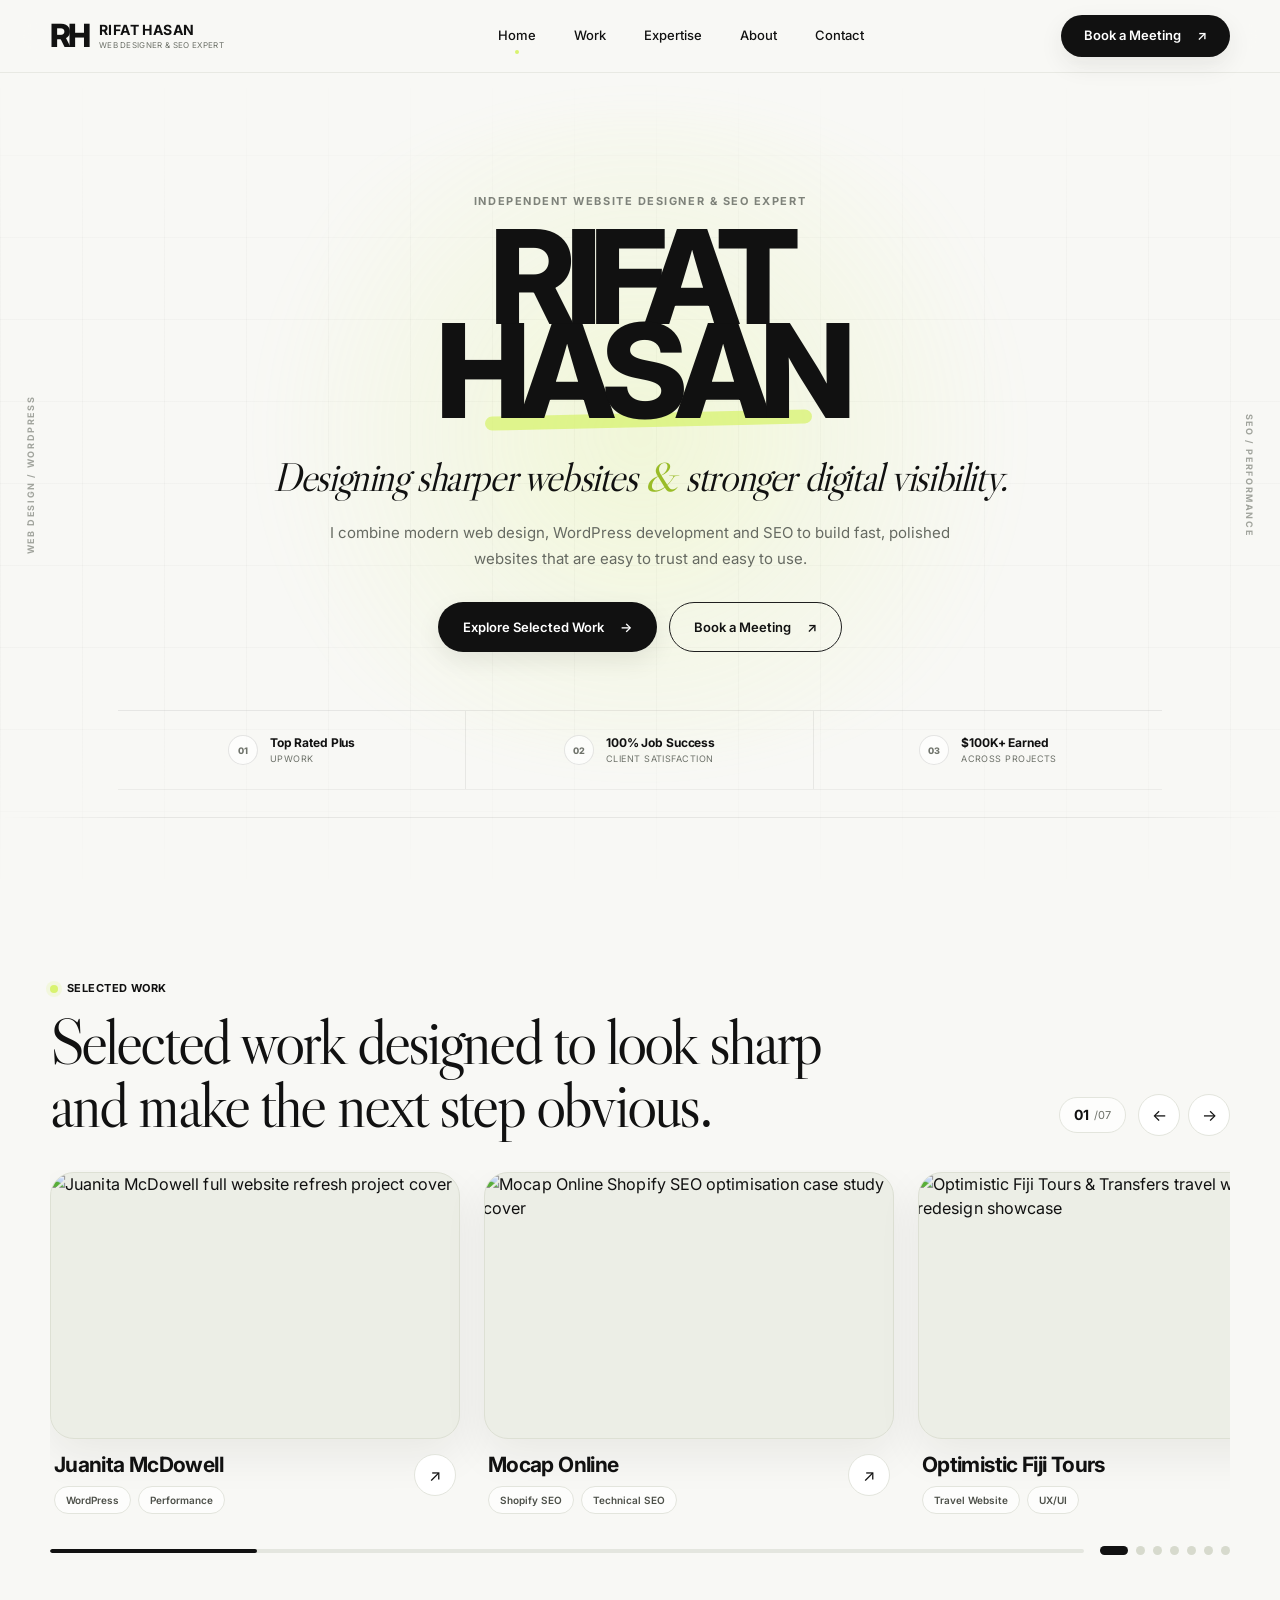
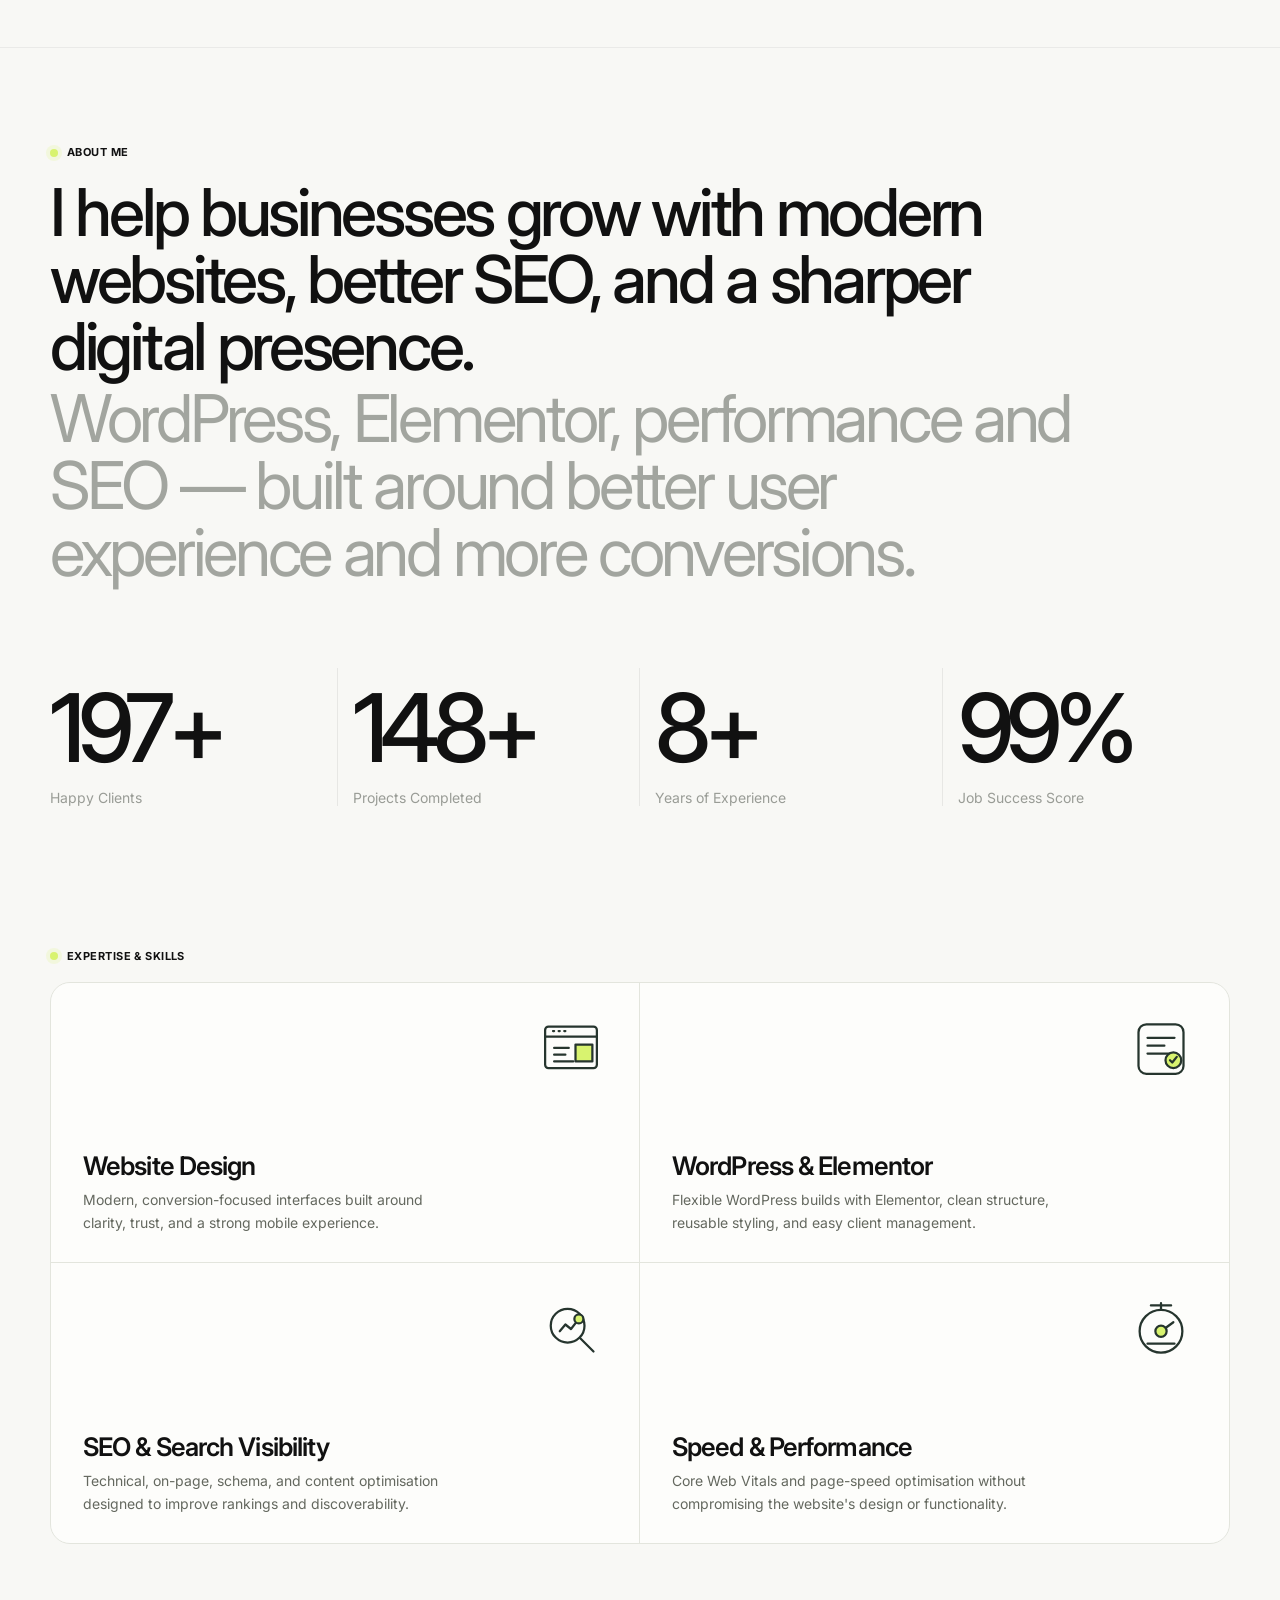
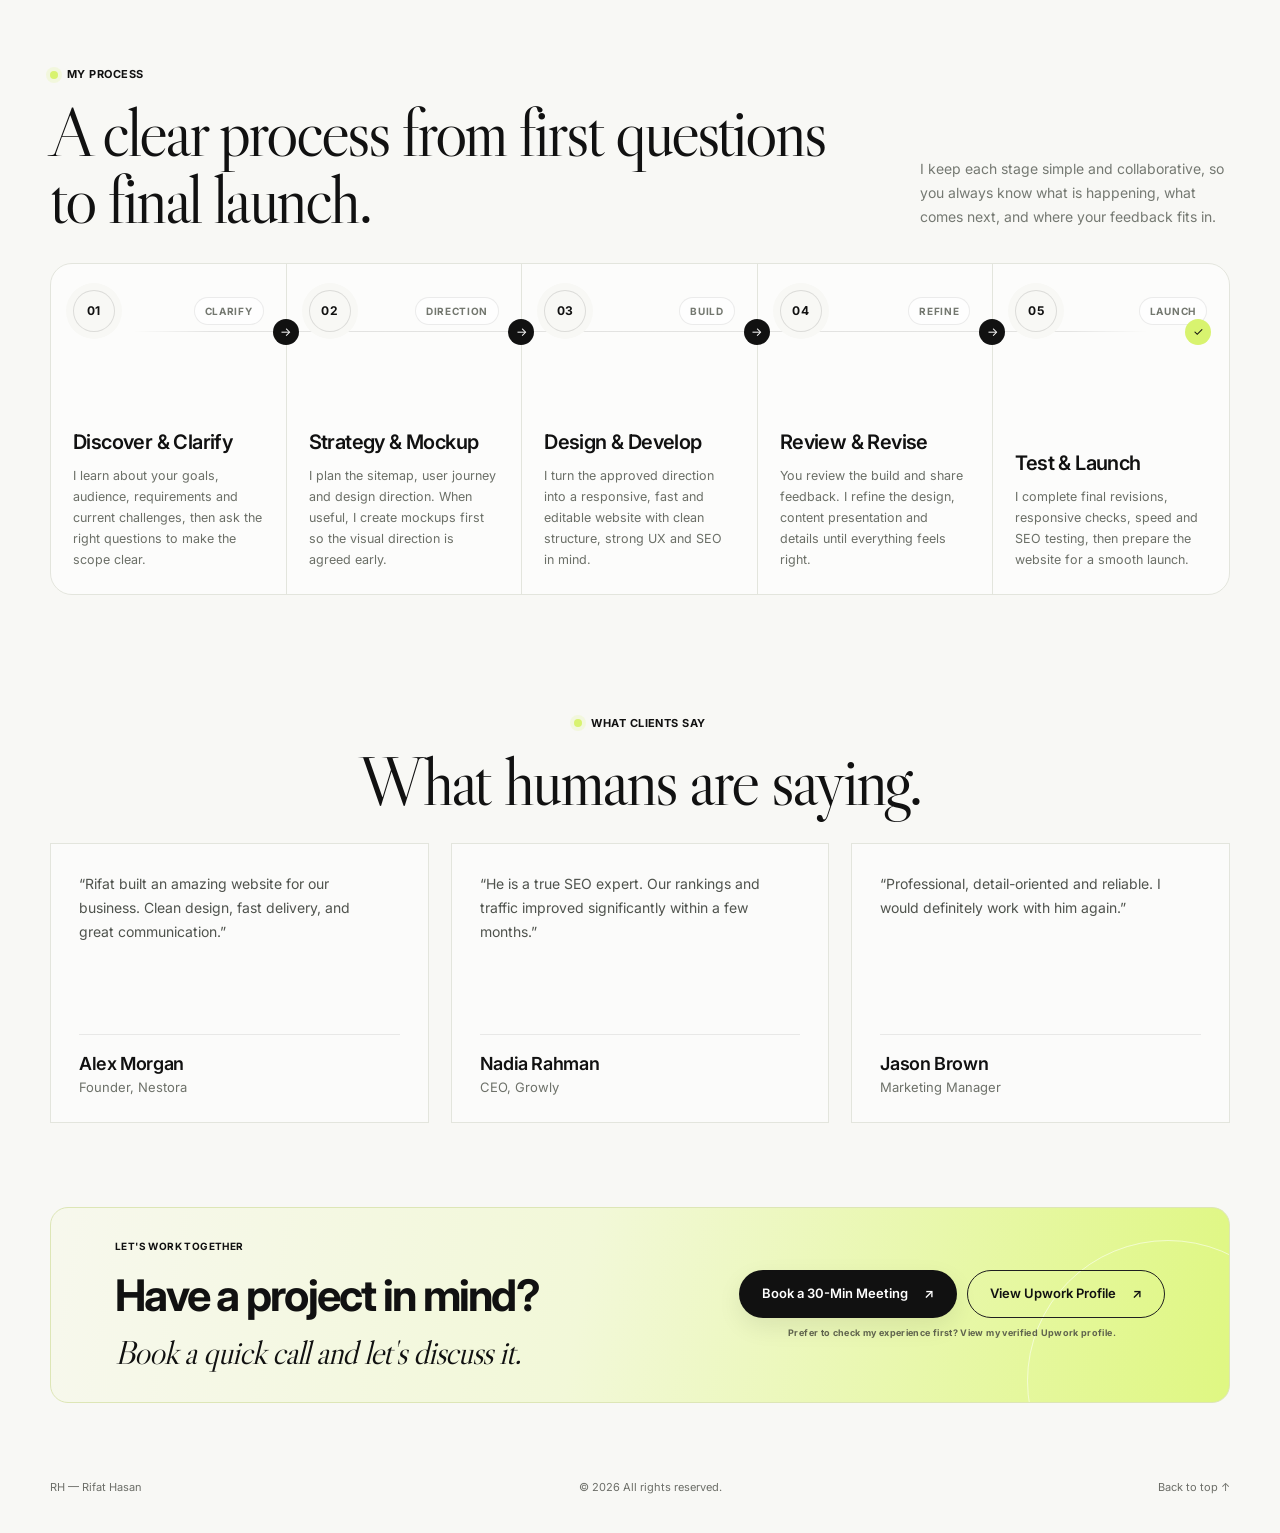
==== index.html @ 2d39ec0c "Add files via upload Initial portfolio website upload" ====
<!doctype html>
<html lang="en">
<head>
  <meta charset="utf-8" />
  <meta name="viewport" content="width=device-width, initial-scale=1" />
  <meta name="description" content="Rifat Hasan — Website Designer & SEO Expert. Modern WordPress, Elementor, SEO and performance-focused websites." />
  <title>Rifat Hasan — Website Designer & SEO Expert</title>
  <link rel="preconnect" href="https://fonts.googleapis.com">
  <link rel="preconnect" href="https://fonts.gstatic.com" crossorigin>
  <link href="https://fonts.googleapis.com/css2?family=Inter:wght@400;500;600;700;800&family=Libre+Caslon+Display&display=swap" rel="stylesheet">
  
  <link rel="stylesheet" href="style.css" />
</head>
<body>
  <header class="site-header" id="top">
    <div class="container header-inner">
      <a class="brand" href="#top" aria-label="Rifat Hasan home">
        <span class="brand-mark">RH</span>
        <span class="brand-copy"><strong>RIFAT HASAN</strong><small>WEB DESIGNER & SEO EXPERT</small></span>
      </a>
      <nav class="desktop-nav" aria-label="Primary navigation">
        <a class="active" href="#top">Home</a>
        <a href="#work">Work</a>
        <a href="#expertise">Expertise</a>
        <a href="#about">About</a>
        <a href="#contact">Contact</a>
      </nav>
      <a class="btn btn-dark header-cta" href="https://calendly.com/md-rifat-hasanbd/30min" target="_blank" rel="noopener noreferrer">Book a Meeting <span>↗</span></a>
      <button class="menu-toggle" aria-label="Open navigation" aria-expanded="false"><span></span><span></span></button>
    </div>
    <div class="mobile-menu" hidden>
      <a href="#top">Home</a><a href="#work">Work</a><a href="#expertise">Expertise</a><a href="#about">About</a><a href="#contact">Contact</a>
    </div>
  </header>

  <main>
    <section class="hero hero-modern section-pad">
      <div class="hero-glow" aria-hidden="true"></div>
      <div class="hero-grid-lines" aria-hidden="true"></div>
      <div class="container hero-grid">
        <div class="hero-frame reveal">
<div class="hero-copy">
            <div class="hero-eyebrow">Independent Website Designer &amp; SEO Expert</div>
            <h1 aria-label="Rifat Hasan"><span>RIFAT</span><span>HASAN</span></h1>
            <p class="hero-role">Designing sharper websites <em>&amp;</em> stronger digital visibility.</p>
            <p class="hero-intro">I combine modern web design, WordPress development and SEO to build fast, polished websites that are easy to trust and easy to use.</p>

            <div class="hero-actions">
              <a class="btn btn-dark" href="#work">Explore Selected Work <span>→</span></a>
              <a class="btn btn-light" href="https://calendly.com/md-rifat-hasanbd/30min" target="_blank" rel="noopener noreferrer">Book a Meeting <span>↗</span></a>
            </div>
          </div>

          <div class="proof-row proof-row--editorial" aria-label="Professional proof points">
            <a class="proof-card" href="https://www.upwork.com/freelancers/~0185c8cfb5b34e5065" target="_blank" rel="noopener noreferrer" aria-label="View Rifat Hasan's Upwork profile">
              <span class="proof-index">01</span><div><strong>Top Rated Plus</strong><small>Upwork</small></div>
            </a>
            <a class="proof-card" href="https://www.upwork.com/freelancers/~0185c8cfb5b34e5065" target="_blank" rel="noopener noreferrer" aria-label="View Rifat Hasan's Upwork profile">
              <span class="proof-index">02</span><div><strong>100% Job Success</strong><small>Client satisfaction</small></div>
            </a>
            <a class="proof-card" href="https://www.upwork.com/freelancers/~0185c8cfb5b34e5065" target="_blank" rel="noopener noreferrer" aria-label="View Rifat Hasan's Upwork profile">
              <span class="proof-index">03</span><div><strong>$100K+ Earned</strong><small>Across projects</small></div>
            </a>
          </div>
        </div>

        <div class="hero-side-note hero-side-note--left" aria-hidden="true">WEB DESIGN / WORDPRESS</div>
        <div class="hero-side-note hero-side-note--right" aria-hidden="true">SEO / PERFORMANCE</div>
      </div>
    </section>

            <section class="work-showcase section-pad" id="work">
      <div class="container">
        <div class="work-head reveal">
          <div class="section-kicker"><span class="status-dot"></span>SELECTED WORK</div>
          <div class="work-head-row">
            <h2>Selected work designed to look sharp and make the next step obvious.</h2>
            <div class="work-nav" aria-label="Portfolio navigation">
              <div class="work-count" aria-live="polite"><strong id="sliderCurrent">01</strong><small>/07</small></div>
              <div class="slider-controls">
                <button class="slider-btn" data-dir="prev" aria-label="Previous projects">←</button>
                <button class="slider-btn" data-dir="next" aria-label="Next projects">→</button>
              </div>
            </div>
          </div>
        </div>

        <div class="project-slider-wrap reveal delay-1">
          <div class="project-slider" id="projectSlider" tabindex="0" aria-label="Selected projects carousel">
            <article class="project-card project-card--showcase">
              <a class="project-image project-image-link" href="juanita-mcdowell-case-study.html" aria-label="View Juanita McDowell case study"><img src="assets/juanita-cover.webp" alt="Juanita McDowell full website refresh project cover"></a>
              <div class="project-info">
                <div class="project-title-row"><div><h3><a class="project-title-link" href="juanita-mcdowell-case-study.html">Juanita McDowell</a></h3><div class="project-tags"><span>WordPress</span><span>Performance</span></div></div><a class="project-link" href="juanita-mcdowell-case-study.html" aria-label="View Juanita McDowell case study">↗</a></div>
              </div>
            </article>
            <article class="project-card project-card--showcase">
              <a class="project-image project-image-link" href="mocap-online-case-study.html" aria-label="View Mocap Online case study"><img src="assets/mocap-cover.webp" alt="Mocap Online Shopify SEO optimisation case study cover"></a>
              <div class="project-info">
                <div class="project-title-row"><div><h3><a class="project-title-link" href="mocap-online-case-study.html">Mocap Online</a></h3><div class="project-tags"><span>Shopify SEO</span><span>Technical SEO</span></div></div><a class="project-link" href="mocap-online-case-study.html" aria-label="View Mocap Online case study">↗</a></div>
              </div>
            </article>
            <article class="project-card project-card--showcase">
              <a class="project-image project-image-link" href="optimistic-fiji-tours-case-study.html" aria-label="View Optimistic Fiji Tours case study"><img src="assets/optimistic-fiji-cover.webp" alt="Optimistic Fiji Tours &amp; Transfers travel website redesign showcase"></a>
              <div class="project-info">
                <div class="project-title-row"><div><h3><a class="project-title-link" href="optimistic-fiji-tours-case-study.html">Optimistic Fiji Tours</a></h3><div class="project-tags"><span>Travel Website</span><span>UX/UI</span></div></div><a class="project-link" href="optimistic-fiji-tours-case-study.html" aria-label="View Optimistic Fiji Tours case study">↗</a></div>
              </div>
            </article>
            <article class="project-card project-card--showcase">
              <a class="project-image project-image-link" href="analgesic-healthcare-case-study.html" aria-label="View Analgesic Healthcare case study"><img src="assets/analgesic-healthcare-showcase.webp" alt="Analgesic Healthcare website management, SEO and digital marketing case study showcase"></a>
              <div class="project-info">
                <div class="project-title-row"><div><h3><a class="project-title-link" href="analgesic-healthcare-case-study.html">Analgesic Healthcare</a></h3><div class="project-tags"><span>WordPress</span><span>SEO &amp; Marketing</span></div></div><a class="project-link" href="analgesic-healthcare-case-study.html" aria-label="View Analgesic Healthcare case study">↗</a></div>
              </div>
            </article>
            <article class="project-card project-card--showcase">
              <a class="project-image project-image-link" href="travel-agency-management-case-study.html" aria-label="View Travel Agency Management case study"><img src="assets/broad-rock-travel-agency-showcase.webp" alt="Travel agency website management and custom development showcase"></a>
              <div class="project-info">
                <div class="project-title-row"><div><h3><a class="project-title-link" href="travel-agency-management-case-study.html">Travel Agency Management</a></h3><div class="project-tags"><span>WordPress Dev</span><span>Technical Support</span></div></div><a class="project-link" href="travel-agency-management-case-study.html" aria-label="View Travel Agency Website Management case study">↗</a></div>
              </div>
            </article>
            <article class="project-card project-card--showcase">
              <a class="project-image project-image-link" href="with-ease-seo-case-study.html" aria-label="View With Ease case study"><img src="assets/with-ease-seo-cover.webp" alt="With Ease holistic therapy Google Search Console and SEO optimisation case study"></a>
              <div class="project-info">
                <div class="project-title-row"><div><h3><a class="project-title-link" href="with-ease-seo-case-study.html">With Ease</a></h3><div class="project-tags"><span>Technical SEO</span><span>Squarespace</span></div></div><a class="project-link" href="with-ease-seo-case-study.html" aria-label="View With Ease SEO case study">↗</a></div>
              </div>
            </article>
            <article class="project-card project-card--showcase">
              <a class="project-image project-image-link" href="easeora-content-access-case-study.html" aria-label="View Easeora Content Access case study"><img src="assets/easeora-content-access-showcase.webp" alt="Easeora Content Access custom WordPress plugin showcase"></a>
              <div class="project-info">
                <div class="project-title-row"><div><h3><a class="project-title-link" href="easeora-content-access-case-study.html">Easeora Content Access</a></h3><div class="project-tags"><span>Plugin Dev</span><span>Security</span></div></div><a class="project-link" href="easeora-content-access-case-study.html" aria-label="View Easeora Content Access case study">↗</a></div>
              </div>
            </article>
          </div>
        </div>

        <div class="work-bottom reveal delay-2">
          <div class="slider-progress" aria-hidden="true"><span id="sliderProgress"></span></div>
          <div class="slider-dots" id="sliderDots" aria-label="Choose a project">
            <button class="slider-dot active" data-index="0" aria-label="Go to project 1"></button>
            <button class="slider-dot" data-index="1" aria-label="Go to project 2"></button>
            <button class="slider-dot" data-index="2" aria-label="Go to project 3"></button>
            <button class="slider-dot" data-index="3" aria-label="Go to project 4"></button>
            <button class="slider-dot" data-index="4" aria-label="Go to project 5"></button>
            <button class="slider-dot" data-index="5" aria-label="Go to project 6"></button>
            <button class="slider-dot" data-index="6" aria-label="Go to project 7"></button>
          </div>
        </div>
      </div>
    </section>

            <section class="about-showcase section-pad" id="about">
      <div class="container">
        <div class="about-intro reveal">
          <div class="section-kicker"><span class="status-dot"></span>ABOUT ME</div>
          <h2>
            <span>I help businesses grow with modern websites, better SEO, and a sharper digital presence.</span>
            <span class="about-muted">WordPress, Elementor, performance and SEO — built around better user experience and more conversions.</span>
          </h2>
        </div>

        <div class="about-metrics reveal delay-1" aria-label="Experience statistics">
          <article class="metric-card">
            <div class="metric-number"><strong class="metric-value" data-target="200" data-suffix="+">200+</strong></div>
            <p>Happy Clients</p>
          </article>
          <article class="metric-card">
            <div class="metric-number"><strong class="metric-value" data-target="150" data-suffix="+">150+</strong></div>
            <p>Projects Completed</p>
          </article>
          <article class="metric-card">
            <div class="metric-number"><strong class="metric-value" data-target="8" data-suffix="+">8+</strong></div>
            <p>Years of Experience</p>
          </article>
          <article class="metric-card">
            <div class="metric-number"><strong class="metric-value" data-target="100" data-suffix="%">100%</strong></div>
            <p>Job Success Score</p>
          </article>
        </div>
      </div>
    </section>

        <section class="expertise section-pad-sm" id="expertise">
      <div class="container">
        <div class="expertise-heading reveal">
          <div class="section-kicker"><span class="status-dot"></span>EXPERTISE &amp; SKILLS</div>
        </div>

        <div class="expertise-grid reveal delay-1">
          <article class="expertise-card">
            <div class="expertise-icon" aria-hidden="true">
              <svg viewBox="0 0 64 64" role="img">
                <rect x="9" y="12" width="46" height="37" rx="3"></rect>
                <path d="M9 21h46M16 16h1M21 16h1M26 16h1"></path>
                <path class="accent-fill" d="M36 28h15v15H36z"></path>
                <path d="M17 31h13M17 37h10M17 43h17"></path>
              </svg>
            </div>
            <div class="expertise-copy">
              <h3>Website Design</h3>
              <p>Modern, conversion-focused interfaces built around clarity, trust, and a strong mobile experience.</p>
            </div>
          </article>

          <article class="expertise-card">
            <div class="expertise-icon" aria-hidden="true">
              <svg viewBox="0 0 64 64" role="img">
                <rect x="12" y="10" width="40" height="44" rx="7"></rect>
                <path d="M20 22h24M20 29h15M20 36h24"></path>
                <circle class="accent-fill" cx="43" cy="42" r="7"></circle>
                <path d="M40 42l2 2 4-5"></path>
              </svg>
            </div>
            <div class="expertise-copy">
              <h3>WordPress &amp; Elementor</h3>
              <p>Flexible WordPress builds with Elementor, clean structure, reusable styling, and easy client management.</p>
            </div>
          </article>

          <article class="expertise-card">
            <div class="expertise-icon" aria-hidden="true">
              <svg viewBox="0 0 64 64" role="img">
                <circle cx="29" cy="29" r="15"></circle>
                <path d="M40 40l12 12M22 34l5-6 5 4 7-9"></path>
                <circle class="accent-fill" cx="39" cy="23" r="4"></circle>
              </svg>
            </div>
            <div class="expertise-copy">
              <h3>SEO &amp; Search Visibility</h3>
              <p>Technical, on-page, schema, and content optimisation designed to improve rankings and discoverability.</p>
            </div>
          </article>

          <article class="expertise-card">
            <div class="expertise-icon" aria-hidden="true">
              <svg viewBox="0 0 64 64" role="img">
                <circle cx="32" cy="34" r="19"></circle>
                <path d="M32 15V9M23 11h18M32 34l11-8M20 45h24"></path>
                <circle class="accent-fill" cx="32" cy="34" r="5"></circle>
              </svg>
            </div>
            <div class="expertise-copy">
              <h3>Speed &amp; Performance</h3>
              <p>Core Web Vitals and page-speed optimisation without compromising the website's design or functionality.</p>
            </div>
          </article>
        </div>
      </div>
    </section>

    <section class="process process-modern section-pad" id="process">
      <div class="container">
        <div class="process-head reveal">
          <div class="section-kicker"><span class="status-dot"></span>MY PROCESS</div>
          <div class="process-head-row">
            <h2>A clear process from first questions to final launch.</h2>
            <p>I keep each stage simple and collaborative, so you always know what is happening, what comes next, and where your feedback fits in.</p>
          </div>
        </div>

        <div class="process-flow reveal delay-1">
          <article class="process-card">
            <div class="process-card-top">
              <span class="process-number">01</span>
              <span class="process-label">Clarify</span>
            </div>
            <div class="process-card-copy">
              <h3>Discover &amp; Clarify</h3>
              <p>I learn about your goals, audience, requirements and current challenges, then ask the right questions to make the scope clear.</p>
            </div>
          </article>

          <article class="process-card">
            <div class="process-card-top">
              <span class="process-number">02</span>
              <span class="process-label">Direction</span>
            </div>
            <div class="process-card-copy">
              <h3>Strategy &amp; Mockup</h3>
              <p>I plan the sitemap, user journey and design direction. When useful, I create mockups first so the visual direction is agreed early.</p>
            </div>
          </article>

          <article class="process-card">
            <div class="process-card-top">
              <span class="process-number">03</span>
              <span class="process-label">Build</span>
            </div>
            <div class="process-card-copy">
              <h3>Design &amp; Develop</h3>
              <p>I turn the approved direction into a responsive, fast and editable website with clean structure, strong UX and SEO in mind.</p>
            </div>
          </article>

          <article class="process-card">
            <div class="process-card-top">
              <span class="process-number">04</span>
              <span class="process-label">Refine</span>
            </div>
            <div class="process-card-copy">
              <h3>Review &amp; Revise</h3>
              <p>You review the build and share feedback. I refine the design, content presentation and details until everything feels right.</p>
            </div>
          </article>

          <article class="process-card">
            <div class="process-card-top">
              <span class="process-number">05</span>
              <span class="process-label">Launch</span>
            </div>
            <div class="process-card-copy">
              <h3>Test &amp; Launch</h3>
              <p>I complete final revisions, responsive checks, speed and SEO testing, then prepare the website for a smooth launch.</p>
            </div>
          </article>
        </div>
      </div>
    </section>

        <section class="testimonials section-pad-sm" id="testimonials">
      <div class="container">
        <div class="testimonial-header reveal">
          <div class="section-kicker section-kicker--center"><span class="status-dot"></span>WHAT CLIENTS SAY</div>
          <h2>What humans are saying.</h2>
        </div>
        <div class="testimonial-grid testimonial-grid--modern">
          <article class="quote-card quote-card--modern reveal">
            <p>“Rifat built an amazing website for our business. Clean design, fast delivery, and great communication.”</p>
            <div class="client client--textonly">
              <div><strong>Alex Morgan</strong><small>Founder, Nestora</small></div>
            </div>
          </article>
          <article class="quote-card quote-card--modern reveal delay-1">
            <p>“He is a true SEO expert. Our rankings and traffic improved significantly within a few months.”</p>
            <div class="client client--textonly">
              <div><strong>Nadia Rahman</strong><small>CEO, Growly</small></div>
            </div>
          </article>
          <article class="quote-card quote-card--modern reveal delay-2">
            <p>“Professional, detail-oriented and reliable. I would definitely work with him again.”</p>
            <div class="client client--textonly">
              <div><strong>Jason Brown</strong><small>Marketing Manager</small></div>
            </div>
          </article>
        </div>
      </div>
    </section>

    <section class="cta-section section-pad-sm" id="contact">
      <div class="container">
        <div class="cta-panel reveal">
          <div><small>LET'S WORK TOGETHER</small><h2>Have a project in mind?</h2><p>Book a quick call and let's discuss it.</p></div>
          <div class="cta-actions">
            <div class="cta-button-row">
              <a class="btn btn-dark" href="https://calendly.com/md-rifat-hasanbd/30min" target="_blank" rel="noopener noreferrer">Book a 30-Min Meeting <span>↗</span></a>
              <a class="btn btn-light" href="https://www.upwork.com/freelancers/~0185c8cfb5b34e5065" target="_blank" rel="noopener noreferrer">View Upwork Profile <span>↗</span></a>
            </div>
            <small>Prefer to check my experience first? View my verified Upwork profile.</small>
          </div>
        </div>
      </div>
    </section>
  </main>

  <footer class="site-footer">
    <div class="container footer-inner"><span>RH — Rifat Hasan</span><span>© <span id="year"></span> All rights reserved.</span><a href="#top">Back to top ↑</a></div>
  </footer>

  
  <script src="script.js"></script>
</body>
</html>
---- style.css ----
:root{
  --bg:#f8f8f5;
  --surface:#fff;
  --text:#111;
  --muted:#6d7169;
  --muted-light:#a2a59f;
  --line:#e3e5dd;
  --accent:#d8f36f;
  --accent-soft:#eef9c8;
  --shadow:0 18px 60px rgba(22,24,18,.07);
  --container:min(1180px,calc(100% - 40px));
}
*{box-sizing:border-box}
html{scroll-behavior:smooth}
body{margin:0;background:var(--bg);color:var(--text);font-family:Inter,system-ui,-apple-system,BlinkMacSystemFont,"Segoe UI",sans-serif;line-height:1.5;overflow-x:hidden}
img{display:block;max-width:100%}
a{color:inherit;text-decoration:none}
button{font:inherit;color:inherit}
.container{width:var(--container);margin-inline:auto}
.section-pad{padding:84px 0}
.section-pad-sm{padding:36px 0 48px}
.desktop-only{display:block}

.site-header{position:sticky;top:0;z-index:50;background:rgba(248,248,245,.86);backdrop-filter:blur(18px);border-bottom:1px solid rgba(227,229,221,.75)}
.header-inner{min-height:72px;display:flex;align-items:center;gap:24px}
.brand{display:flex;align-items:center;gap:10px;min-width:250px}
.brand-mark{font-size:32px;font-weight:800;letter-spacing:-.08em}
.brand-copy{display:flex;flex-direction:column;line-height:1.15}
.brand-copy strong{font-size:14px;letter-spacing:.03em}
.brand-copy small{font-size:8px;color:var(--muted);letter-spacing:.04em;margin-top:3px}
.desktop-nav{display:flex;align-items:center;justify-content:center;gap:38px;flex:1;font-size:13px;font-weight:500}
.desktop-nav a{position:relative;padding:26px 0}
.desktop-nav a::after{content:"";position:absolute;left:50%;bottom:18px;width:4px;height:4px;border-radius:50%;background:var(--accent);transform:translateX(-50%) scale(0);transition:.25s}
.desktop-nav a:hover::after,.desktop-nav a.active::after{transform:translateX(-50%) scale(1)}
.btn{display:inline-flex;align-items:center;justify-content:center;gap:16px;min-height:48px;padding:0 22px;border-radius:999px;border:1px solid transparent;font-size:13px;font-weight:600;transition:transform .25s ease,box-shadow .25s ease,background .25s ease}
.btn:hover{transform:translateY(-2px)}
.btn-dark{background:#111;color:#fff;box-shadow:0 9px 24px rgba(0,0,0,.08)}
.btn-light{background:transparent;border-color:#1f1f1f;color:#111}
.header-cta{min-height:42px;white-space:nowrap}
.menu-toggle{display:none;background:#111;border:0;width:44px;height:44px;border-radius:50%;align-items:center;justify-content:center;flex-direction:column;gap:5px}
.menu-toggle span{width:18px;height:1.5px;background:#fff}
.mobile-menu{position:absolute;left:16px;right:16px;top:74px;background:#fff;border:1px solid var(--line);border-radius:16px;padding:12px;box-shadow:var(--shadow)}
.mobile-menu a{display:block;padding:14px;border-bottom:1px solid var(--line)}
.mobile-menu a:last-child{border-bottom:0}

.status-dot{width:8px;height:8px;border-radius:50%;background:var(--accent);box-shadow:0 0 0 4px rgba(216,243,111,.18);display:inline-block;flex:0 0 auto}
.section-kicker{display:flex;align-items:center;gap:9px;font-size:11px;font-weight:700;letter-spacing:.04em}

.hero{position:relative;overflow:hidden;padding:86px 0 104px}
.hero-modern::after{content:"";position:absolute;left:0;right:0;bottom:76px;height:1px;background:linear-gradient(90deg,transparent,rgba(17,17,17,.08) 12%,rgba(17,17,17,.08) 88%,transparent)}
.hero-glow{position:absolute;left:50%;top:44%;width:880px;height:650px;border-radius:50%;background:radial-gradient(circle,rgba(216,243,111,.22),rgba(216,243,111,.075) 44%,transparent 70%);filter:blur(16px);pointer-events:none;transform:translate(-50%,-50%)}
.hero-grid-lines{position:absolute;inset:0;background-image:linear-gradient(rgba(17,17,17,.025) 1px,transparent 1px),linear-gradient(90deg,rgba(17,17,17,.025) 1px,transparent 1px);background-size:82px 82px;mask-image:linear-gradient(to bottom,transparent 0%,black 22%,black 78%,transparent 100%);pointer-events:none}
.hero-grid{position:relative}
.hero-frame{position:relative;max-width:1080px;margin:0 auto;padding:0 18px;background:transparent;border:0;border-radius:0;box-shadow:none;backdrop-filter:none}
.hero-copy{max-width:850px;margin:0 auto;text-align:center;display:flex;flex-direction:column;align-items:center;padding:34px 0 58px}
.hero-eyebrow{margin-bottom:20px;font-size:11px;font-weight:700;letter-spacing:.14em;text-transform:uppercase;color:#7e827a}
.hero h1{position:relative;margin:0;font-size:clamp(88px,10.2vw,154px);letter-spacing:-.082em;line-height:.72;font-weight:800}
.hero h1 span{display:block;position:relative;z-index:1}
.hero h1 span:last-child::after{content:"";position:absolute;left:12%;right:8%;bottom:-9px;height:14px;border-radius:999px;background:var(--accent);z-index:-1;opacity:.74;transform:rotate(-1.3deg)}
.hero-role{font-family:"Libre Caslon Display",Georgia,serif;font-size:clamp(30px,3.15vw,48px);line-height:1.05;margin:38px 0 0;font-style:italic;letter-spacing:-.035em;max-width:800px}
.hero-role em{color:#9abc28;font-style:inherit}
.hero-intro{font-size:15px;line-height:1.75;color:#666a62;margin:22px 0 0;max-width:680px}
.hero-actions{display:flex;gap:12px;flex-wrap:wrap;justify-content:center;margin-top:30px}
.hero-actions .btn{min-height:50px;padding-inline:24px}
.proof-row{display:flex;gap:0;justify-content:center;margin:0;border-top:1px solid rgba(17,17,17,.07);border-bottom:1px solid rgba(17,17,17,.05)}
.proof-row--editorial{display:grid;grid-template-columns:repeat(3,1fr)}
.proof-card{display:flex;align-items:center;justify-content:center;gap:12px;padding:24px 18px;background:transparent;border:0;border-radius:0;min-width:0;transition:background .25s ease}
.proof-card:not(:last-child){border-right:1px solid rgba(17,17,17,.07)}
.proof-card:hover{background:rgba(238,249,200,.30);transform:none;box-shadow:none}
.proof-index{width:30px;height:30px;border:1px solid rgba(17,17,17,.1);border-radius:50%;display:grid;place-items:center;font-size:9px;font-weight:800;color:#6f736b;background:rgba(255,255,255,.65);flex:0 0 auto}
.proof-card div{display:flex;flex-direction:column;line-height:1.18;text-align:left}
.proof-card strong{font-size:12px;letter-spacing:-.01em}
.proof-card small{font-size:9px;color:var(--muted);margin-top:4px;text-transform:uppercase;letter-spacing:.05em}
.hero-side-note{position:absolute;top:50%;font-size:9px;font-weight:700;letter-spacing:.18em;color:#a1a49d;writing-mode:vertical-rl;text-transform:uppercase;transform:translateY(-50%)}
.hero-side-note--left{left:-26px;transform:translateY(-50%) rotate(180deg)}
.hero-side-note--right{right:-26px}

.work-showcase{padding-top:86px;padding-bottom:92px}
.work-head{margin-bottom:34px}
.work-head-row{display:flex;align-items:flex-end;justify-content:space-between;gap:32px;margin-top:14px}
.work-head h2{max-width:820px;margin:0;font-family:"Libre Caslon Display",Georgia,serif;font-size:clamp(44px,5vw,66px);line-height:.98;letter-spacing:-.045em;font-weight:400}
.work-nav{display:flex;align-items:center;gap:12px;flex-wrap:wrap;justify-content:flex-end}
.work-count{display:flex;align-items:flex-end;gap:5px;padding:10px 14px;border:1px solid var(--line);border-radius:999px;background:rgba(255,255,255,.72)}
.work-count strong{font-size:14px;line-height:1}.work-count small{font-size:11px;color:var(--muted);line-height:1.2}
.slider-controls{display:flex;gap:8px}
.slider-btn{width:42px;height:42px;border-radius:50%;border:1px solid var(--line);background:#fff;cursor:pointer;transition:.25s}
.slider-btn:hover{background:#111;color:#fff;transform:translateY(-2px)}
.project-slider-wrap{overflow:hidden}
.project-slider{display:grid;grid-auto-flow:column;grid-auto-columns:minmax(410px,47%);gap:24px;overflow-x:auto;scroll-snap-type:x mandatory;scrollbar-width:none;padding:2px 1px 10px;cursor:grab;scroll-behavior:smooth}
.project-slider::-webkit-scrollbar{display:none}.project-slider.dragging{cursor:grabbing;scroll-snap-type:none;scroll-behavior:auto}
.project-card{scroll-snap-align:start;scroll-snap-stop:always;transition:transform .35s ease}
.project-card:hover{transform:translateY(-6px)}
.project-image{aspect-ratio:16/10.4;overflow:hidden;background:#eceee6;border-radius:24px;border:1px solid #dde0d4;box-shadow:0 16px 44px rgba(24,26,20,.07)}
.project-image img{width:100%;height:100%;object-fit:cover;transform:scale(1.01);transition:transform .6s ease}.project-card:hover .project-image img{transform:scale(1.05)}
.project-info{padding:15px 4px 0}
.project-title-row{display:flex;align-items:flex-start;justify-content:space-between;gap:14px}
.project-title-row h3{font-size:21px;line-height:1.08;margin:0 0 10px;letter-spacing:-.03em}
.project-tags{display:flex;flex-wrap:wrap;gap:7px}
.project-tags span{display:inline-flex;align-items:center;min-height:28px;padding:0 11px;background:rgba(255,255,255,.72);border:1px solid var(--line);border-radius:999px;font-size:10px;font-weight:600;color:#4d5049}
.project-link{width:42px;height:42px;border-radius:50%;border:1px solid var(--line);display:grid;place-items:center;background:#fff;flex:0 0 auto;transition:.25s}.project-link:hover{background:#111;color:#fff;transform:translate(2px,-2px)}
.synthetic{display:grid;place-items:center;background:linear-gradient(135deg,#dfe7b7 0%,#d2f257 45%,#10120d 100%)}
.mini-browser{width:76%;height:72%;border:1px solid rgba(255,255,255,.38);border-radius:14px;background:rgba(17,20,13,.84);backdrop-filter:blur(10px);padding:10px}.mini-bar{height:10px;border-radius:20px;background:#30352a;margin-bottom:15px}.mini-copy{height:44px;width:55%;border-radius:8px;background:linear-gradient(90deg,var(--accent),#c3ec5d);margin-bottom:12px}.mini-grid{height:46px;background:repeating-linear-gradient(90deg,#31382a 0 34px,#181b16 34px 48px);border-radius:8px}
.work-bottom{display:flex;align-items:center;justify-content:space-between;gap:16px;margin-top:22px}
.slider-progress{height:4px;background:#e4e6df;border-radius:99px;overflow:hidden;flex:1}.slider-progress span{display:block;height:100%;width:20%;background:#111;border-radius:99px;transition:width .25s ease,transform .25s ease}
.slider-dots{display:flex;align-items:center;gap:8px;flex:0 0 auto}.slider-dot{width:9px;height:9px;padding:0;border:0;border-radius:50%;background:#d7dacd;cursor:pointer;transition:background .25s ease,width .25s ease}.slider-dot.active{width:28px;border-radius:999px;background:#111}

.about-showcase{padding:96px 0 104px;border-top:1px solid rgba(17,17,17,.06)}
.about-intro{max-width:1060px}
.about-intro h2{display:flex;flex-direction:column;gap:4px;margin:18px 0 0;font-size:clamp(42px,5.15vw,70px);line-height:1.02;letter-spacing:-.05em;font-weight:500;max-width:1040px}
.about-intro h2 span{display:block}.about-muted{color:var(--muted-light);font-weight:400}
.about-metrics{display:grid;grid-template-columns:repeat(4,minmax(0,1fr));gap:30px;margin-top:76px}
.metric-card{position:relative;min-width:0;padding-right:22px}
.metric-card:not(:last-child)::after{content:"";position:absolute;top:6px;right:-15px;bottom:2px;width:1px;background:rgba(17,17,17,.07)}
.metric-number{display:flex;align-items:flex-end;min-height:104px}
.metric-value{display:block;font-size:clamp(68px,7.4vw,108px);line-height:.82;letter-spacing:-.075em;font-weight:500;white-space:nowrap}
.metric-card p{margin:22px 0 0;font-size:14px;line-height:1.4;color:#999c96;max-width:220px}

.expertise-heading{margin-bottom:18px}
.expertise-grid{display:grid;grid-template-columns:repeat(2,minmax(0,1fr));border:1px solid var(--line);border-radius:20px;overflow:hidden;background:rgba(255,255,255,.28)}
.expertise-card{position:relative;min-height:280px;padding:30px 32px 28px;display:flex;flex-direction:column;justify-content:space-between;background:rgba(255,255,255,.42);transition:background .35s ease,transform .35s ease}
.expertise-card:nth-child(odd){border-right:1px solid var(--line)}
.expertise-card:nth-child(-n+2){border-bottom:1px solid var(--line)}
.expertise-card:hover{background:linear-gradient(145deg,rgba(255,255,255,.72),rgba(238,249,200,.42))}
.expertise-icon{align-self:flex-end;width:72px;height:72px;display:grid;place-items:center;color:#26352e}
.expertise-icon svg{width:100%;height:100%;fill:none;stroke:currentColor;stroke-width:2;stroke-linecap:round;stroke-linejoin:round}
.expertise-icon .accent-fill{fill:var(--accent);stroke:currentColor}
.expertise-copy{max-width:430px}
.expertise-copy h3{margin:0 0 8px;font-size:clamp(22px,2vw,30px);line-height:1.05;letter-spacing:-.035em;font-weight:600}
.expertise-copy p{margin:0;max-width:42ch;font-size:14px;line-height:1.65;color:#64685f}

.process-modern{padding-top:74px;padding-bottom:84px}
.process-head{margin-bottom:30px}
.process-head-row{display:grid;grid-template-columns:minmax(0,1.45fr) minmax(280px,.55fr);gap:54px;align-items:end;margin-top:16px}
.process-head h2{margin:0;max-width:820px;font-family:"Libre Caslon Display",Georgia,serif;font-size:clamp(42px,5.35vw,72px);line-height:.98;letter-spacing:-.045em;font-weight:400}
.process-head-row>p{margin:0 0 4px;font-size:14px;line-height:1.72;color:#757972;max-width:420px}
.process-flow{position:relative;display:grid;grid-template-columns:repeat(5,minmax(0,1fr));border:1px solid var(--line);border-radius:22px;overflow:hidden;background:rgba(255,255,255,.25)}
.process-flow::before{content:"";position:absolute;left:7%;right:7%;top:67px;height:1px;background:linear-gradient(90deg,transparent,rgba(17,17,17,.16) 8%,rgba(17,17,17,.16) 92%,transparent);pointer-events:none}
.process-card{position:relative;min-height:330px;padding:26px 22px 24px;display:flex;flex-direction:column;justify-content:space-between;background:rgba(255,255,255,.32);transition:background .3s ease,transform .3s ease}
.process-card:not(:last-child){border-right:1px solid var(--line)}
.process-card:hover{background:linear-gradient(160deg,rgba(255,255,255,.82),rgba(238,249,200,.38));transform:translateY(-3px)}
.process-card-top{position:relative;z-index:2;display:flex;align-items:center;justify-content:space-between;gap:10px}
.process-number{width:42px;height:42px;display:grid;place-items:center;border:1px solid rgba(17,17,17,.12);border-radius:50%;background:var(--bg);font-size:12px;font-weight:700;letter-spacing:.04em;box-shadow:0 0 0 7px var(--bg)}
.process-label{display:inline-flex;align-items:center;min-height:28px;padding:0 10px;border:1px solid rgba(17,17,17,.08);border-radius:999px;background:rgba(255,255,255,.7);font-size:10px;font-weight:700;text-transform:uppercase;letter-spacing:.07em;color:#73776f}
.process-card-copy{padding-top:70px}
.process-card-copy h3{margin:0 0 12px;font-size:20px;line-height:1.08;letter-spacing:-.03em;font-weight:600}
.process-card-copy p{margin:0;font-size:12.5px;line-height:1.68;color:#6b6f67}
.process-card::after{content:"→";position:absolute;right:-13px;top:55px;z-index:4;width:26px;height:26px;border-radius:50%;display:grid;place-items:center;background:#111;color:#fff;font-size:12px}
.process-card:last-child::after{content:"✓";right:18px;background:var(--accent);color:#111}

.section-kicker--center{justify-content:center}
.testimonial-header{display:flex;flex-direction:column;align-items:center;text-align:center;gap:14px;margin-bottom:28px}
.testimonial-header h2{margin:0;font-family:"Libre Caslon Display",Georgia,serif;font-size:clamp(40px,5.4vw,72px);font-weight:400;line-height:1;letter-spacing:-.045em}
.testimonial-grid{display:grid;grid-template-columns:repeat(3,1fr);gap:18px;margin-top:18px}
.testimonial-grid--modern{gap:22px;margin-top:0}
.quote-card{background:#fff;border:1px solid var(--line);border-radius:14px;padding:18px;min-height:175px}
.quote-card--modern{min-height:280px;padding:28px 28px 24px;border-radius:0;background:rgba(255,255,255,.42);display:flex;flex-direction:column;justify-content:space-between;box-shadow:none}
.quote-card--modern p{margin:0;font-size:14px;line-height:1.72;color:#4f534d;max-width:34ch}
.client{display:flex;align-items:center;gap:10px;margin-top:18px}
.client div{display:flex;flex-direction:column}
.client strong{font-size:18px;line-height:1.2;font-weight:600;letter-spacing:-.02em}
.client small{font-size:13px;color:var(--muted);margin-top:4px}
.client--textonly{margin-top:28px;padding-top:18px;border-top:1px solid rgba(17,17,17,.08)}

.cta-panel{display:flex;align-items:center;justify-content:space-between;gap:32px;padding:24px clamp(22px,5vw,70px);border:1px solid #dde6b6;border-radius:18px;background:linear-gradient(100deg,#f7f8ed 0%,#f2f8d8 45%,#dff782 100%);overflow:hidden;position:relative}.cta-panel::after{content:"";position:absolute;right:-80px;bottom:-120px;width:280px;height:280px;border:1px solid rgba(255,255,255,.55);border-radius:50%}.cta-panel small{font-size:10px;font-weight:700;letter-spacing:.04em}.cta-panel h2{font-size:clamp(28px,3.4vw,48px);letter-spacing:-.04em;margin:7px 0 0}.cta-panel p{font-family:"Libre Caslon Display",Georgia,serif;font-style:italic;font-size:clamp(24px,2.6vw,38px);margin:0;letter-spacing:-.03em}.cta-actions{display:flex;flex-direction:column;align-items:center;gap:8px;position:relative;z-index:2}.cta-actions small{font-size:9px;color:#5f634d}.cta-button-row{display:flex;align-items:center;justify-content:center;gap:10px;flex-wrap:wrap}.cta-button-row .btn{white-space:nowrap}
.site-footer{padding:28px 0 38px}.footer-inner{display:flex;justify-content:space-between;gap:16px;color:#6c6e68;font-size:11px}.footer-inner a:hover{color:#111}
.reveal{opacity:0;transform:translateY(24px);transition:opacity .7s ease,transform .7s cubic-bezier(.2,.75,.25,1)}.reveal.visible{opacity:1;transform:none}.delay-1{transition-delay:.08s}.delay-2{transition-delay:.16s}.delay-3{transition-delay:.24s}

@media(max-width:980px){
 .desktop-nav,.header-cta{display:none}.menu-toggle{display:flex;margin-left:auto}.brand{min-width:auto}
 .hero{padding:72px 0 86px}.hero-frame{max-width:900px;padding:0 14px}.hero-copy{padding:58px 0 48px}.hero h1{font-size:clamp(78px,12.2vw,116px)}.hero-side-note{display:none}.proof-row--editorial{grid-template-columns:repeat(3,minmax(0,1fr))}.proof-card{min-width:0;padding:20px 12px}
 .work-head-row{flex-direction:column;align-items:flex-start}.work-nav{width:100%;justify-content:space-between}.project-slider{grid-auto-columns:minmax(330px,68%)}
 .about-metrics{grid-template-columns:repeat(2,1fr);gap:48px 34px;margin-top:60px}.metric-card:nth-child(2)::after{display:none}
 .expertise-card{min-height:250px;padding:26px 24px}.expertise-icon{width:64px;height:64px}.process-head-row{grid-template-columns:1fr;gap:18px}.process-head-row>p{max-width:620px}.process-flow{grid-template-columns:repeat(2,minmax(0,1fr));overflow:visible;border-radius:18px}.process-flow::before{display:none}.process-card{min-height:280px;border-bottom:1px solid var(--line)}.process-card:nth-child(2n){border-right:0}.process-card:last-child{grid-column:1/-1;border-bottom:0;border-right:0;min-height:240px}.process-card:nth-child(4){border-bottom:0}.process-card::after{display:none}.process-card-copy{padding-top:48px}.testimonial-grid{grid-template-columns:1fr 1fr}.quote-card--modern:last-child{grid-column:1/-1}.cta-panel{align-items:flex-start}
}
@media(max-width:760px){.cta-button-row{width:100%;display:grid;grid-template-columns:1fr}.cta-button-row .btn{width:100%}}
@media(max-width:720px){
 :root{--container:min(100% - 28px,1180px)}.section-pad{padding:52px 0}.section-pad-sm{padding:26px 0 34px}.header-inner{min-height:66px}.brand-copy{display:none}.brand-mark{font-size:28px}
 .hero{padding:42px 0 56px}.hero-modern::after{bottom:30px}.hero-glow{width:520px;height:460px;top:42%}.hero-grid-lines{background-size:58px 58px}.hero-frame{padding:0 4px;border-radius:0}.hero-copy{padding:22px 4px 34px}.hero-eyebrow{font-size:9px;letter-spacing:.11em;margin-bottom:17px}.hero h1{font-size:clamp(68px,20vw,96px);line-height:.75}.hero h1 span:last-child::after{height:10px;bottom:-6px}.hero-role{font-size:clamp(27px,8.5vw,39px);margin-top:30px}.hero-intro{font-size:13px;line-height:1.7;max-width:360px;margin-top:18px}.desktop-only{display:none}.hero-actions{display:grid;grid-template-columns:1fr;width:100%;max-width:360px;margin-top:24px}.hero-actions .btn{padding:0 14px;font-size:11px}.proof-row--editorial{grid-template-columns:1fr}.proof-card{width:100%;justify-content:flex-start;padding:16px 10px}.proof-card:not(:last-child){border-right:0;border-bottom:1px solid rgba(17,17,17,.07)}
 .work-showcase{padding-top:64px;padding-bottom:66px}.work-head{margin-bottom:22px}.work-head h2{font-size:clamp(36px,11vw,52px)}.work-nav{align-items:center}.project-slider{grid-auto-columns:88%;gap:14px}.project-image{border-radius:18px}.project-title-row h3{font-size:19px}.work-bottom{flex-direction:column;align-items:flex-start}.slider-dots{order:-1}
 .about-showcase{padding:72px 0 76px}.about-intro h2{font-size:clamp(36px,10.5vw,52px);gap:8px}.about-metrics{grid-template-columns:repeat(2,minmax(0,1fr));gap:34px 18px;margin-top:54px}.metric-card{padding-right:10px}.metric-card::after{display:none!important}.metric-number{min-height:70px}.metric-value{font-size:clamp(50px,16vw,72px)}.metric-card p{margin-top:14px;font-size:12px}
 .expertise-grid{grid-template-columns:1fr;border-radius:16px}.expertise-card{min-height:220px;padding:22px 20px}.expertise-card:nth-child(odd){border-right:0}.expertise-card:nth-child(-n+3){border-bottom:1px solid var(--line)}.expertise-icon{width:58px;height:58px}.expertise-copy h3{font-size:22px}.expertise-copy p{font-size:13px}.process-modern{padding-top:58px;padding-bottom:64px}.process-head{margin-bottom:22px}.process-head h2{font-size:clamp(36px,10.8vw,52px)}.process-head-row>p{font-size:13px}.process-flow{display:block;border-radius:16px;overflow:hidden}.process-card{min-height:auto;padding:20px;border-right:0!important;border-bottom:1px solid var(--line)!important}.process-card:last-child{border-bottom:0!important}.process-card-copy{padding-top:42px}.process-card-copy h3{font-size:19px}.process-card-copy p{font-size:12.5px}.process-label{font-size:9px}.testimonial-header{align-items:flex-start;text-align:left}.section-kicker--center{justify-content:flex-start}.testimonial-header h2{font-size:clamp(34px,11vw,52px)}.testimonial-grid{grid-template-columns:1fr}.quote-card--modern{min-height:auto;padding:22px 20px}.quote-card--modern:last-child{grid-column:auto}.quote-card--modern p{font-size:13px}.client strong{font-size:16px}.client small{font-size:12px}.cta-panel{flex-direction:column;padding:24px}.cta-actions{align-items:flex-start}.cta-actions .btn{width:100%}.footer-inner{flex-direction:column;align-items:flex-start}
}
@media(prefers-reduced-motion:reduce){*{scroll-behavior:auto!important}.reveal{opacity:1;transform:none;transition:none}.project-card,.project-image img,.btn{transition:none!important}}


.case-study{padding-top:0;padding-bottom:72px}
.case-study-head{margin-bottom:28px}
.case-study-head-row{display:flex;align-items:end;justify-content:space-between;gap:24px;margin-top:12px}
.case-study-project{margin:0 0 8px;font-size:12px;font-weight:700;letter-spacing:.08em;text-transform:uppercase;color:#7a7f76}
.case-study-head h2{margin:0;max-width:860px;font-family:"Libre Caslon Display",Georgia,serif;font-size:clamp(40px,5vw,68px);line-height:.98;letter-spacing:-.045em;font-weight:400}
.case-study-layout{display:grid;grid-template-columns:minmax(0,1.7fr) 340px;gap:24px;align-items:start}
.case-main{display:grid;gap:20px}
.case-panel,.case-side-card,.case-mini-card{background:rgba(255,255,255,.7);border:1px solid var(--line);border-radius:24px;box-shadow:0 16px 50px rgba(22,24,18,.045)}
.case-panel{padding:26px}
.case-cover{padding:12px;overflow:hidden}
.case-cover img,.case-media-frame img{width:100%;height:auto;border-radius:18px}
.case-meta-grid{display:grid;grid-template-columns:repeat(3,minmax(0,1fr));gap:16px}
.case-mini-card{padding:20px 18px;display:flex;flex-direction:column;gap:10px}
.case-mini-card span,.case-section-head small,.case-side-card small{font-size:10px;font-weight:700;letter-spacing:.12em;text-transform:uppercase;color:#81857e}
.case-mini-card strong{font-size:15px;line-height:1.45;letter-spacing:-.02em}
.case-section-head{display:flex;flex-direction:column;gap:8px;margin-bottom:14px}
.case-section-head h3{margin:0;font-size:28px;line-height:1.08;letter-spacing:-.04em}
.case-panel p{margin:0 0 14px;color:#5f645c;font-size:14px;line-height:1.78}.case-panel p:last-child{margin-bottom:0}
.case-chip-row{display:flex;flex-wrap:wrap;gap:10px;margin-top:18px}
.case-chip-row span{display:inline-flex;align-items:center;min-height:34px;padding:0 14px;border-radius:999px;border:1px solid var(--line);background:#fff;font-size:11px;font-weight:700;color:#4f544c}
.case-list{list-style:none;padding:0;margin:0;display:grid;grid-template-columns:1fr 1fr;gap:12px 16px}
.case-list li{position:relative;padding-left:18px;font-size:14px;line-height:1.65;color:#50554d}
.case-list li::before{content:"";position:absolute;left:0;top:.72em;width:8px;height:8px;border-radius:50%;background:var(--accent);box-shadow:0 0 0 4px rgba(216,243,111,.22)}
.case-media-frame{margin-top:18px;padding:12px;border-radius:22px;background:#f0f2ea;border:1px solid #e0e3d8}
.case-score-grid{display:grid;grid-template-columns:repeat(3,minmax(0,1fr));gap:14px;margin:6px 0 18px}
.case-score-card{padding:18px;border-radius:18px;border:1px solid #d9ddd0;background:linear-gradient(180deg,rgba(255,255,255,.95),rgba(242,247,225,.92));text-align:center}
.case-score-card span{display:block;font-size:11px;font-weight:700;letter-spacing:.1em;text-transform:uppercase;color:#7a7f76;margin-bottom:10px}
.case-score-card strong{display:block;font-size:34px;line-height:1;letter-spacing:-.05em;margin-bottom:8px}
.case-score-card p{margin:0;font-size:12px;color:#666b63}
.case-metrics-grid{display:grid;grid-template-columns:1fr 1fr;gap:14px;margin-bottom:18px}
.case-metric-box{padding:18px;border:1px solid #dde0d4;border-radius:18px;background:rgba(255,255,255,.82)}
.case-metric-box h4{margin:0 0 12px;font-size:18px;letter-spacing:-.02em}
.case-metric-box ul{list-style:none;margin:0;padding:0;display:grid;gap:10px}
.case-metric-box li{display:flex;align-items:center;justify-content:space-between;gap:10px;padding-bottom:10px;border-bottom:1px solid rgba(17,17,17,.06);font-size:12px;color:#666b63}
.case-metric-box li:last-child{padding-bottom:0;border-bottom:0}
.case-metric-box li strong{font-size:14px;color:#111;letter-spacing:-.02em}
.case-note{margin-top:14px;font-size:13px;color:#565b54}
.case-sidebar{position:sticky;top:98px;display:grid;gap:16px}
.case-side-card{padding:20px}
.case-side-card p{margin:12px 0 0;font-size:13px;line-height:1.72;color:#5f645c}
.case-side-list{list-style:none;padding:0;margin:14px 0 0;display:grid;gap:12px}
.case-side-list li{position:relative;padding-left:16px;font-size:13px;line-height:1.62;color:#565b54}
.case-side-list li::before{content:"";position:absolute;left:0;top:.7em;width:7px;height:7px;border-radius:50%;background:var(--accent)}
.case-side-stats{display:grid;gap:10px;margin-top:14px}
.case-side-stats div{display:flex;align-items:end;justify-content:space-between;gap:12px;padding:12px 0;border-bottom:1px solid rgba(17,17,17,.06)}
.case-side-stats div:last-child{border-bottom:0;padding-bottom:0}
.case-side-stats span{font-size:12px;color:#666b63}
.case-side-stats strong{font-size:22px;line-height:1;letter-spacing:-.04em}
.case-feedback blockquote{margin:0;font-family:"Libre Caslon Display",Georgia,serif;font-size:28px;line-height:1.32;letter-spacing:-.025em}

@media(max-width:1100px){
  .case-study-layout{grid-template-columns:1fr}
  .case-sidebar{position:static;grid-template-columns:repeat(3,minmax(0,1fr));top:auto}
}
@media(max-width:980px){
  .case-meta-grid{grid-template-columns:1fr 1fr}
  .case-mini-card:last-child{grid-column:1/-1}
  .case-list{grid-template-columns:1fr}
}
@media(max-width:720px){
  .case-study{padding-bottom:56px}
  .case-study-head-row{flex-direction:column;align-items:flex-start}
  .case-study-head h2{font-size:clamp(36px,10.5vw,52px)}
  .case-panel{padding:20px;border-radius:18px}
  .case-cover{padding:10px}
  .case-cover img,.case-media-frame img{border-radius:14px}
  .case-meta-grid,.case-score-grid,.case-metrics-grid,.case-sidebar{grid-template-columns:1fr}
  .case-mini-card{border-radius:18px}
  .case-section-head h3{font-size:24px}
  .case-panel p,.case-list li{font-size:13px}
  .case-chip-row span{font-size:10px;min-height:32px;padding:0 12px}
  .case-score-card strong{font-size:30px}
  .case-feedback blockquote{font-size:22px}
}


/* Dedicated Case Study Page */
.case-page .site-header{background:rgba(248,248,245,.92)}
.case-hero{position:relative;padding-top:72px;padding-bottom:52px;overflow:hidden}
.case-hero-glow{position:absolute;left:50%;top:32%;width:900px;height:620px;border-radius:50%;background:radial-gradient(circle,rgba(216,243,111,.18),rgba(216,243,111,.05) 48%,transparent 72%);filter:blur(18px);transform:translate(-50%,-50%);pointer-events:none}
.case-breadcrumb{display:flex;align-items:center;justify-content:space-between;gap:20px;padding-bottom:18px;border-bottom:1px solid rgba(17,17,17,.08);font-size:11px;font-weight:600;color:#7b7f77}
.case-breadcrumb a:hover{color:#111}
.case-hero-grid{position:relative;display:grid;grid-template-columns:minmax(0,1.6fr) minmax(280px,.7fr);gap:64px;align-items:end;padding:58px 0 36px}
.case-hero-copy{max-width:850px}
.case-study-project{margin:18px 0 10px;font-size:12px;font-weight:700;letter-spacing:.1em;text-transform:uppercase;color:#7b7f77}
.case-hero h1{margin:0;font-family:"Libre Caslon Display",Georgia,serif;font-size:clamp(58px,7.2vw,104px);line-height:.9;letter-spacing:-.055em;font-weight:400;max-width:940px}
.case-hero-intro{max-width:740px;margin:24px 0 0;font-size:16px;line-height:1.8;color:#656961}
.case-hero-tags{display:flex;flex-wrap:wrap;gap:9px;margin-top:26px}
.case-hero-tags span{display:inline-flex;align-items:center;min-height:34px;padding:0 14px;border-radius:999px;border:1px solid var(--line);background:rgba(255,255,255,.74);font-size:10px;font-weight:700;color:#51564e}
.case-hero-role{padding:22px;border-top:1px solid rgba(17,17,17,.12);border-bottom:1px solid rgba(17,17,17,.08)}
.case-hero-role small{font-size:10px;font-weight:800;letter-spacing:.13em;color:#878b84}
.case-hero-role strong{display:block;margin-top:8px;font-size:21px;letter-spacing:-.03em}
.case-hero-role p{margin:10px 0 0;font-size:12px;line-height:1.7;color:#666b63}
.case-hero-media{position:relative;padding:12px;border:1px solid var(--line);border-radius:28px;background:#fff;box-shadow:var(--shadow)}
.case-hero-media img{width:100%;height:auto;border-radius:20px}
.case-content{padding-top:42px;padding-bottom:82px}
.case-study-layout{display:grid;grid-template-columns:minmax(0,1.75fr) 330px;gap:24px;align-items:start}
.case-main{display:grid;gap:20px}
.case-panel,.case-side-card{background:rgba(255,255,255,.72);border:1px solid var(--line);border-radius:22px;box-shadow:0 16px 44px rgba(22,24,18,.04)}
.case-panel{padding:30px}
.case-section-head{display:flex;flex-direction:column;gap:9px;margin-bottom:16px}
.case-section-head small,.case-side-card small{font-size:10px;font-weight:800;letter-spacing:.13em;text-transform:uppercase;color:#858981}
.case-section-head h2{margin:0;font-family:"Libre Caslon Display",Georgia,serif;font-size:clamp(30px,3.6vw,48px);line-height:1;letter-spacing:-.04em;font-weight:400}
.case-panel>p{margin:0 0 15px;font-size:14px;line-height:1.82;color:#5e635b}.case-panel>p:last-of-type{margin-bottom:0}
.case-chip-row{display:flex;flex-wrap:wrap;gap:9px;margin-top:20px}
.case-chip-row span{display:inline-flex;align-items:center;min-height:34px;padding:0 13px;border-radius:999px;border:1px solid var(--line);background:#fff;font-size:10px;font-weight:700;color:#50554d}
.case-list{list-style:none;padding:0;margin:0;display:grid;grid-template-columns:1fr 1fr;gap:13px 20px}
.case-list li{position:relative;padding-left:20px;font-size:13px;line-height:1.68;color:#545951}
.case-list li::before{content:"";position:absolute;left:0;top:.7em;width:8px;height:8px;border-radius:50%;background:var(--accent);box-shadow:0 0 0 4px rgba(216,243,111,.2)}
.case-media-frame{margin-top:20px;padding:12px;border-radius:20px;background:#eff1e9;border:1px solid #dde0d4}
.case-media-frame img{width:100%;height:auto;border-radius:14px}
.case-score-grid{display:grid;grid-template-columns:repeat(3,minmax(0,1fr));gap:14px;margin:6px 0 18px}
.case-score-card{padding:20px;border-radius:18px;border:1px solid #dbe0d1;background:linear-gradient(180deg,rgba(255,255,255,.96),rgba(239,248,205,.86));text-align:center}
.case-score-card span{display:block;font-size:10px;font-weight:800;letter-spacing:.1em;text-transform:uppercase;color:#777c73;margin-bottom:10px}
.case-score-card strong{display:block;font-size:34px;line-height:1;letter-spacing:-.055em}
.case-score-card p{margin:8px 0 0;font-size:11px;color:#666b63}
.case-metrics-grid{display:grid;grid-template-columns:1fr 1fr;gap:14px;margin-bottom:18px}
.case-metric-box{padding:18px;border:1px solid #dde0d4;border-radius:18px;background:rgba(255,255,255,.84)}
.case-metric-box h3{margin:0 0 12px;font-size:18px;letter-spacing:-.02em}
.case-metric-box ul{list-style:none;margin:0;padding:0;display:grid;gap:10px}
.case-metric-box li{display:flex;align-items:center;justify-content:space-between;gap:12px;padding-bottom:10px;border-bottom:1px solid rgba(17,17,17,.06);font-size:11px;color:#666b63}
.case-metric-box li:last-child{padding-bottom:0;border-bottom:0}
.case-metric-box li strong{font-size:13px;color:#111;white-space:nowrap}
.case-feedback blockquote{margin:0;font-family:"Libre Caslon Display",Georgia,serif;font-size:clamp(24px,3.2vw,40px);line-height:1.28;letter-spacing:-.025em}
.case-sidebar{position:sticky;top:96px;display:grid;gap:16px}
.case-side-card{padding:20px}
.case-side-card p{margin:12px 0 0;font-size:13px;line-height:1.72;color:#5f645c}
.case-side-list{list-style:none;margin:14px 0 0;padding:0;display:grid;gap:11px}
.case-side-list li{position:relative;padding-left:16px;font-size:12px;line-height:1.65;color:#565b54}
.case-side-list li::before{content:"";position:absolute;left:0;top:.68em;width:7px;height:7px;border-radius:50%;background:var(--accent)}
.case-side-stats{display:grid;gap:8px;margin-top:14px}
.case-side-stats div{display:flex;align-items:end;justify-content:space-between;gap:12px;padding:11px 0;border-bottom:1px solid rgba(17,17,17,.06)}
.case-side-stats div:last-child{border-bottom:0;padding-bottom:0}
.case-side-stats span{font-size:11px;color:#666b63}.case-side-stats strong{font-size:21px;line-height:1;letter-spacing:-.04em}
.case-end-nav{display:flex;align-items:center;justify-content:space-between;gap:12px;padding-top:8px}

@media(max-width:1050px){
  .case-hero-grid{grid-template-columns:1fr;gap:28px}
  .case-hero-role{max-width:620px}
  .case-study-layout{grid-template-columns:1fr}
  .case-sidebar{position:static;grid-template-columns:repeat(3,minmax(0,1fr))}
}
@media(max-width:760px){
  .case-hero{padding-top:42px;padding-bottom:36px}
  .case-breadcrumb{font-size:10px}
  .case-hero-grid{padding:38px 0 24px}
  .case-hero h1{font-size:clamp(48px,14vw,72px)}
  .case-hero-intro{font-size:14px;line-height:1.7}
  .case-hero-media{padding:9px;border-radius:20px}.case-hero-media img{border-radius:14px}
  .case-content{padding-top:26px;padding-bottom:58px}
  .case-panel{padding:21px;border-radius:18px}
  .case-list,.case-score-grid,.case-metrics-grid,.case-sidebar{grid-template-columns:1fr}
  .case-section-head h2{font-size:clamp(30px,9.5vw,42px)}
  .case-panel>p,.case-list li{font-size:13px}
  .case-score-card strong{font-size:30px}
  .case-metric-box li{align-items:flex-start;flex-direction:column;gap:3px}
  .case-end-nav{flex-direction:column;align-items:stretch}.case-end-nav .btn{width:100%}
}

/* Project case-study links: image, title and arrow all open the project page. */
.project-image-link{display:block;color:inherit;text-decoration:none;cursor:pointer}
.project-title-link{color:inherit;text-decoration:none;transition:opacity .2s ease}
.project-title-link:hover{opacity:.58}
.project-image-link:focus-visible,.project-title-link:focus-visible,.project-link:focus-visible{outline:2px solid #111;outline-offset:4px}
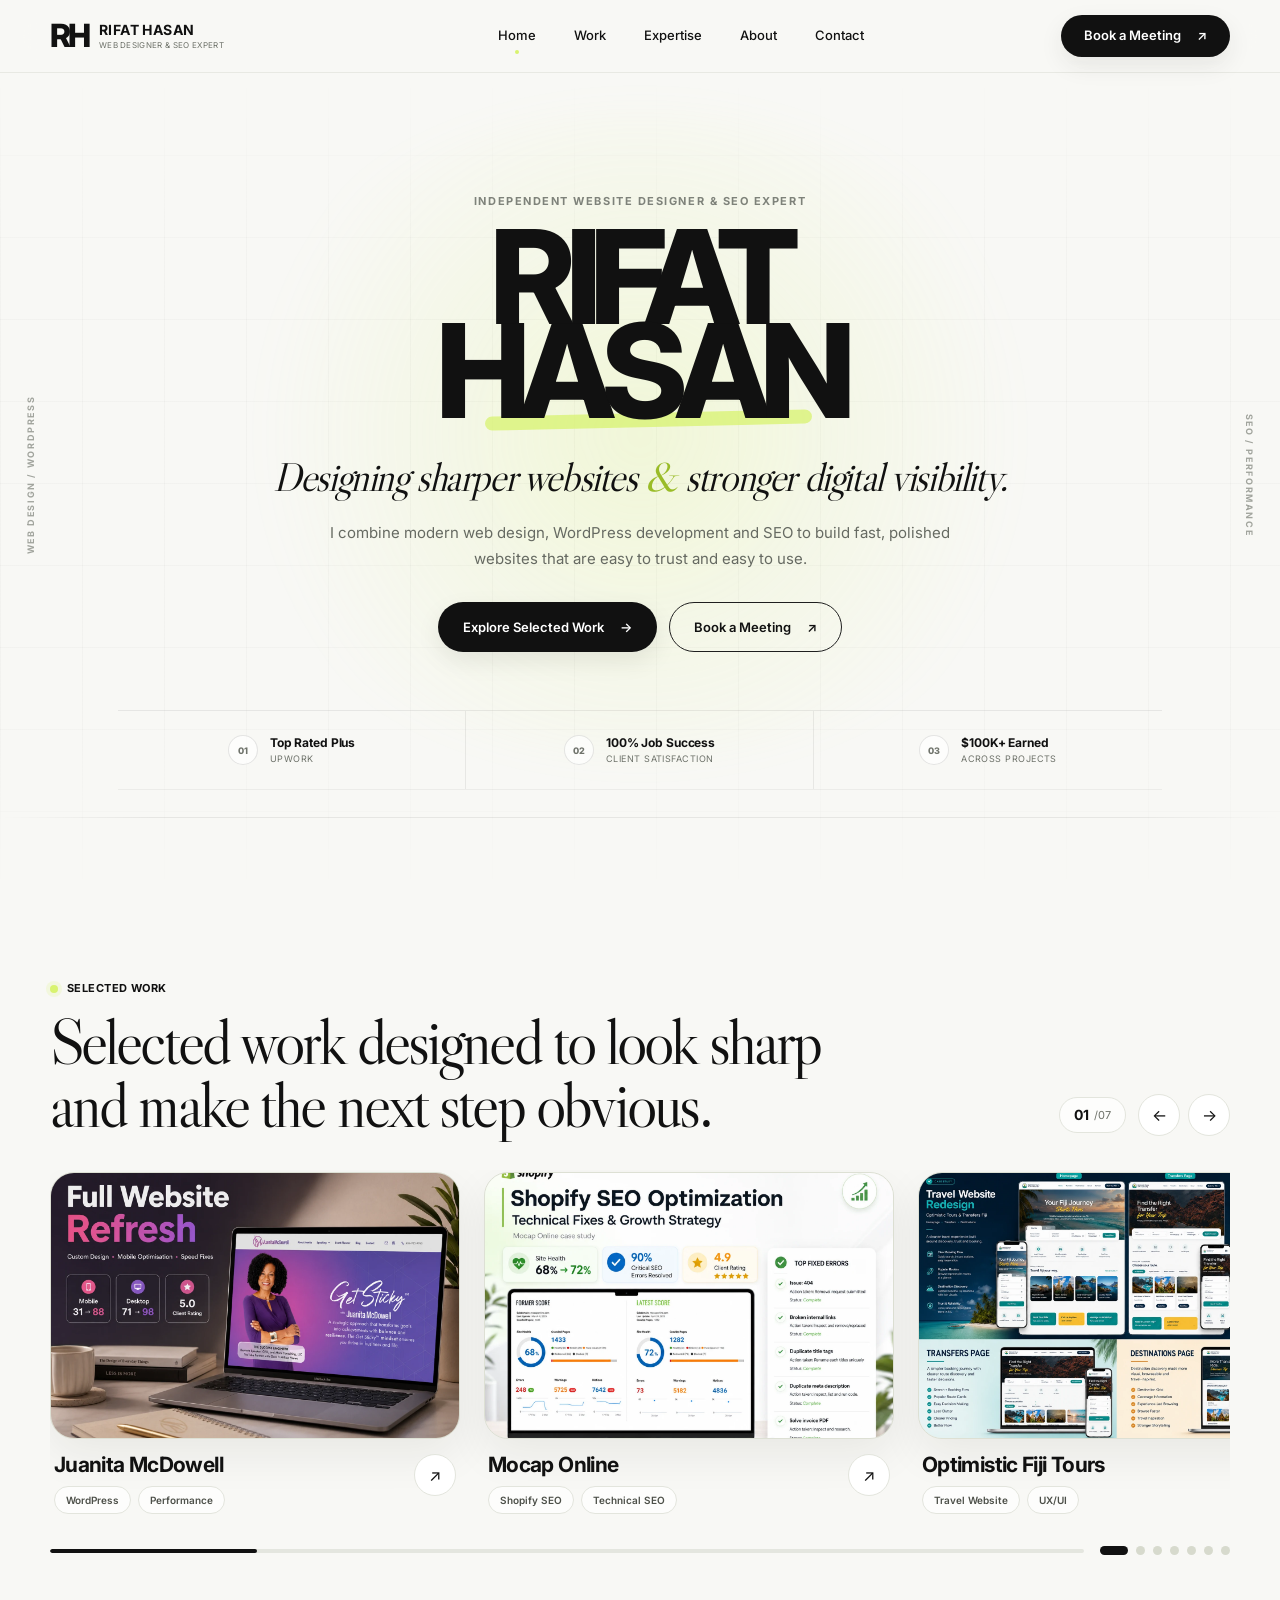
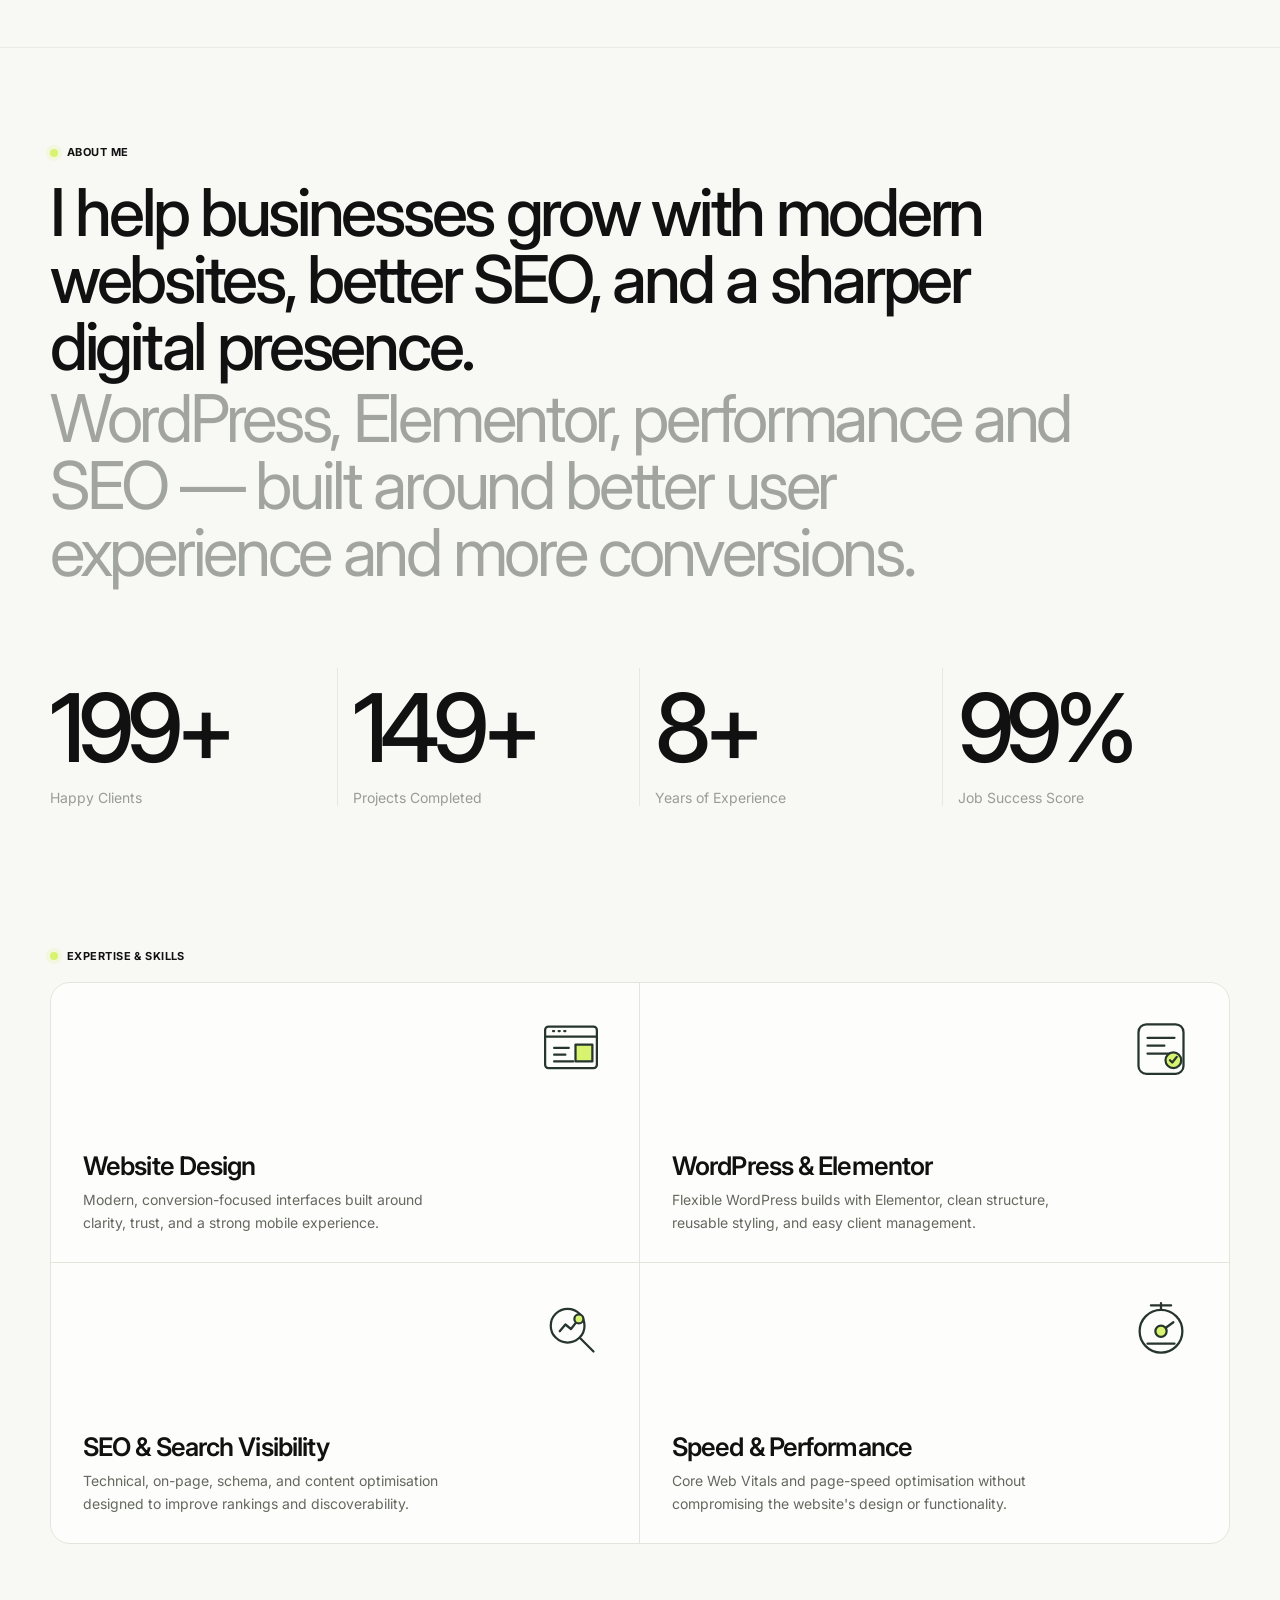
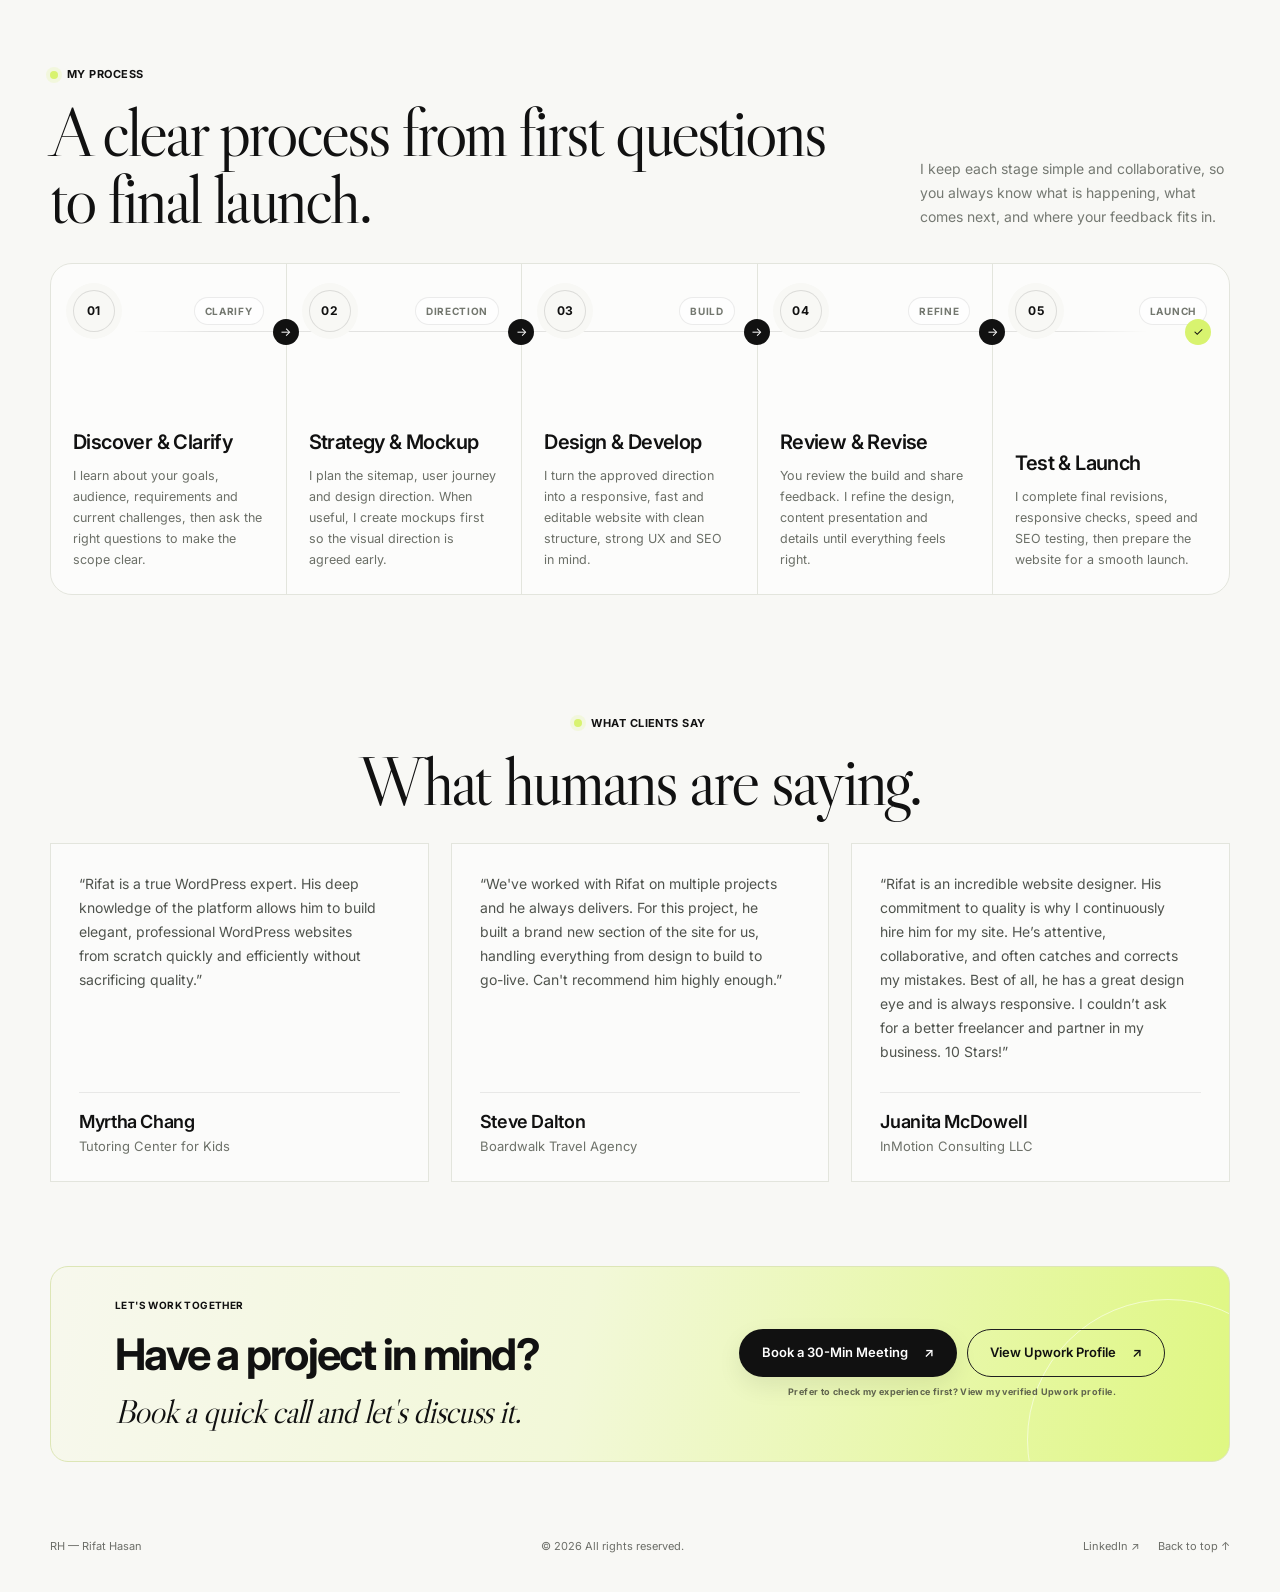
==== commit 948113b2: "Add files via upload Updated home page with fixes" ====
--- a/index.html
+++ b/index.html
@@ -323,21 +323,21 @@
         </div>
         <div class="testimonial-grid testimonial-grid--modern">
           <article class="quote-card quote-card--modern reveal">
-            <p>“Rifat built an amazing website for our business. Clean design, fast delivery, and great communication.”</p>
+            <p>“Rifat is a true WordPress expert. His deep knowledge of the platform allows him to build elegant, professional WordPress websites from scratch quickly and efficiently without sacrificing quality.”</p>
             <div class="client client--textonly">
-              <div><strong>Alex Morgan</strong><small>Founder, Nestora</small></div>
+              <div><strong>Myrtha Chang</strong><small>Tutoring Center for Kids</small></div>
             </div>
           </article>
           <article class="quote-card quote-card--modern reveal delay-1">
-            <p>“He is a true SEO expert. Our rankings and traffic improved significantly within a few months.”</p>
+            <p>“We've worked with Rifat on multiple projects and he always delivers. For this project, he built a brand new section of the site for us, handling everything from design to build to go-live. Can't recommend him highly enough.”</p>
             <div class="client client--textonly">
-              <div><strong>Nadia Rahman</strong><small>CEO, Growly</small></div>
+              <div><strong>Steve Dalton</strong><small>Boardwalk Travel Agency</small></div>
             </div>
           </article>
           <article class="quote-card quote-card--modern reveal delay-2">
-            <p>“Professional, detail-oriented and reliable. I would definitely work with him again.”</p>
+            <p>“Rifat is an incredible website designer. His commitment to quality is why I continuously hire him for my site. He’s attentive, collaborative, and often catches and corrects my mistakes. Best of all, he has a great design eye and is always responsive. I couldn’t ask for a better freelancer and partner in my business. 10 Stars!”</p>
             <div class="client client--textonly">
-              <div><strong>Jason Brown</strong><small>Marketing Manager</small></div>
+              <div><strong>Juanita McDowell</strong><small>InMotion Consulting LLC</small></div>
             </div>
           </article>
         </div>
@@ -361,7 +361,7 @@
   </main>
 
   <footer class="site-footer">
-    <div class="container footer-inner"><span>RH — Rifat Hasan</span><span>© <span id="year"></span> All rights reserved.</span><a href="#top">Back to top ↑</a></div>
+    <div class="container footer-inner"><span>RH — Rifat Hasan</span><span>© <span id="year"></span> All rights reserved.</span><div class="footer-links"><a href="https://www.linkedin.com/in/md-rifat-hasan-wp/" target="_blank" rel="noopener noreferrer" aria-label="Rifat Hasan on LinkedIn">LinkedIn ↗</a><a href="#top" class="back-to-top" data-back-to-top>Back to top ↑</a></div></div>
   </footer>
 
   
--- a/style.css
+++ b/style.css
@@ -162,7 +162,7 @@
 .client--textonly{margin-top:28px;padding-top:18px;border-top:1px solid rgba(17,17,17,.08)}
 
 .cta-panel{display:flex;align-items:center;justify-content:space-between;gap:32px;padding:24px clamp(22px,5vw,70px);border:1px solid #dde6b6;border-radius:18px;background:linear-gradient(100deg,#f7f8ed 0%,#f2f8d8 45%,#dff782 100%);overflow:hidden;position:relative}.cta-panel::after{content:"";position:absolute;right:-80px;bottom:-120px;width:280px;height:280px;border:1px solid rgba(255,255,255,.55);border-radius:50%}.cta-panel small{font-size:10px;font-weight:700;letter-spacing:.04em}.cta-panel h2{font-size:clamp(28px,3.4vw,48px);letter-spacing:-.04em;margin:7px 0 0}.cta-panel p{font-family:"Libre Caslon Display",Georgia,serif;font-style:italic;font-size:clamp(24px,2.6vw,38px);margin:0;letter-spacing:-.03em}.cta-actions{display:flex;flex-direction:column;align-items:center;gap:8px;position:relative;z-index:2}.cta-actions small{font-size:9px;color:#5f634d}.cta-button-row{display:flex;align-items:center;justify-content:center;gap:10px;flex-wrap:wrap}.cta-button-row .btn{white-space:nowrap}
-.site-footer{padding:28px 0 38px}.footer-inner{display:flex;justify-content:space-between;gap:16px;color:#6c6e68;font-size:11px}.footer-inner a:hover{color:#111}
+.site-footer{padding:28px 0 38px}.footer-inner{display:flex;justify-content:space-between;align-items:center;gap:16px;color:#6c6e68;font-size:11px}.footer-links{display:flex;align-items:center;gap:18px}.footer-inner a{transition:color .2s ease}.footer-inner a:hover,.footer-inner a:focus-visible{color:#111}.back-to-top{cursor:pointer}
 .reveal{opacity:0;transform:translateY(24px);transition:opacity .7s ease,transform .7s cubic-bezier(.2,.75,.25,1)}.reveal.visible{opacity:1;transform:none}.delay-1{transition-delay:.08s}.delay-2{transition-delay:.16s}.delay-3{transition-delay:.24s}
 
 @media(max-width:980px){
@@ -178,7 +178,7 @@
  .hero{padding:42px 0 56px}.hero-modern::after{bottom:30px}.hero-glow{width:520px;height:460px;top:42%}.hero-grid-lines{background-size:58px 58px}.hero-frame{padding:0 4px;border-radius:0}.hero-copy{padding:22px 4px 34px}.hero-eyebrow{font-size:9px;letter-spacing:.11em;margin-bottom:17px}.hero h1{font-size:clamp(68px,20vw,96px);line-height:.75}.hero h1 span:last-child::after{height:10px;bottom:-6px}.hero-role{font-size:clamp(27px,8.5vw,39px);margin-top:30px}.hero-intro{font-size:13px;line-height:1.7;max-width:360px;margin-top:18px}.desktop-only{display:none}.hero-actions{display:grid;grid-template-columns:1fr;width:100%;max-width:360px;margin-top:24px}.hero-actions .btn{padding:0 14px;font-size:11px}.proof-row--editorial{grid-template-columns:1fr}.proof-card{width:100%;justify-content:flex-start;padding:16px 10px}.proof-card:not(:last-child){border-right:0;border-bottom:1px solid rgba(17,17,17,.07)}
  .work-showcase{padding-top:64px;padding-bottom:66px}.work-head{margin-bottom:22px}.work-head h2{font-size:clamp(36px,11vw,52px)}.work-nav{align-items:center}.project-slider{grid-auto-columns:88%;gap:14px}.project-image{border-radius:18px}.project-title-row h3{font-size:19px}.work-bottom{flex-direction:column;align-items:flex-start}.slider-dots{order:-1}
  .about-showcase{padding:72px 0 76px}.about-intro h2{font-size:clamp(36px,10.5vw,52px);gap:8px}.about-metrics{grid-template-columns:repeat(2,minmax(0,1fr));gap:34px 18px;margin-top:54px}.metric-card{padding-right:10px}.metric-card::after{display:none!important}.metric-number{min-height:70px}.metric-value{font-size:clamp(50px,16vw,72px)}.metric-card p{margin-top:14px;font-size:12px}
- .expertise-grid{grid-template-columns:1fr;border-radius:16px}.expertise-card{min-height:220px;padding:22px 20px}.expertise-card:nth-child(odd){border-right:0}.expertise-card:nth-child(-n+3){border-bottom:1px solid var(--line)}.expertise-icon{width:58px;height:58px}.expertise-copy h3{font-size:22px}.expertise-copy p{font-size:13px}.process-modern{padding-top:58px;padding-bottom:64px}.process-head{margin-bottom:22px}.process-head h2{font-size:clamp(36px,10.8vw,52px)}.process-head-row>p{font-size:13px}.process-flow{display:block;border-radius:16px;overflow:hidden}.process-card{min-height:auto;padding:20px;border-right:0!important;border-bottom:1px solid var(--line)!important}.process-card:last-child{border-bottom:0!important}.process-card-copy{padding-top:42px}.process-card-copy h3{font-size:19px}.process-card-copy p{font-size:12.5px}.process-label{font-size:9px}.testimonial-header{align-items:flex-start;text-align:left}.section-kicker--center{justify-content:flex-start}.testimonial-header h2{font-size:clamp(34px,11vw,52px)}.testimonial-grid{grid-template-columns:1fr}.quote-card--modern{min-height:auto;padding:22px 20px}.quote-card--modern:last-child{grid-column:auto}.quote-card--modern p{font-size:13px}.client strong{font-size:16px}.client small{font-size:12px}.cta-panel{flex-direction:column;padding:24px}.cta-actions{align-items:flex-start}.cta-actions .btn{width:100%}.footer-inner{flex-direction:column;align-items:flex-start}
+ .expertise-grid{grid-template-columns:1fr;border-radius:16px}.expertise-card{min-height:220px;padding:22px 20px}.expertise-card:nth-child(odd){border-right:0}.expertise-card:nth-child(-n+3){border-bottom:1px solid var(--line)}.expertise-icon{width:58px;height:58px}.expertise-copy h3{font-size:22px}.expertise-copy p{font-size:13px}.process-modern{padding-top:58px;padding-bottom:64px}.process-head{margin-bottom:22px}.process-head h2{font-size:clamp(36px,10.8vw,52px)}.process-head-row>p{font-size:13px}.process-flow{display:block;border-radius:16px;overflow:hidden}.process-card{min-height:auto;padding:20px;border-right:0!important;border-bottom:1px solid var(--line)!important}.process-card:last-child{border-bottom:0!important}.process-card-copy{padding-top:42px}.process-card-copy h3{font-size:19px}.process-card-copy p{font-size:12.5px}.process-label{font-size:9px}.testimonial-header{align-items:flex-start;text-align:left}.section-kicker--center{justify-content:flex-start}.testimonial-header h2{font-size:clamp(34px,11vw,52px)}.testimonial-grid{grid-template-columns:1fr}.quote-card--modern{min-height:auto;padding:22px 20px}.quote-card--modern:last-child{grid-column:auto}.quote-card--modern p{font-size:13px}.client strong{font-size:16px}.client small{font-size:12px}.cta-panel{flex-direction:column;padding:24px}.cta-actions{align-items:flex-start}.cta-actions .btn{width:100%}.footer-inner{flex-direction:column;align-items:flex-start}.footer-links{flex-wrap:wrap;gap:14px}
 }
 @media(prefers-reduced-motion:reduce){*{scroll-behavior:auto!important}.reveal{opacity:1;transform:none;transition:none}.project-card,.project-image img,.btn{transition:none!important}}
 
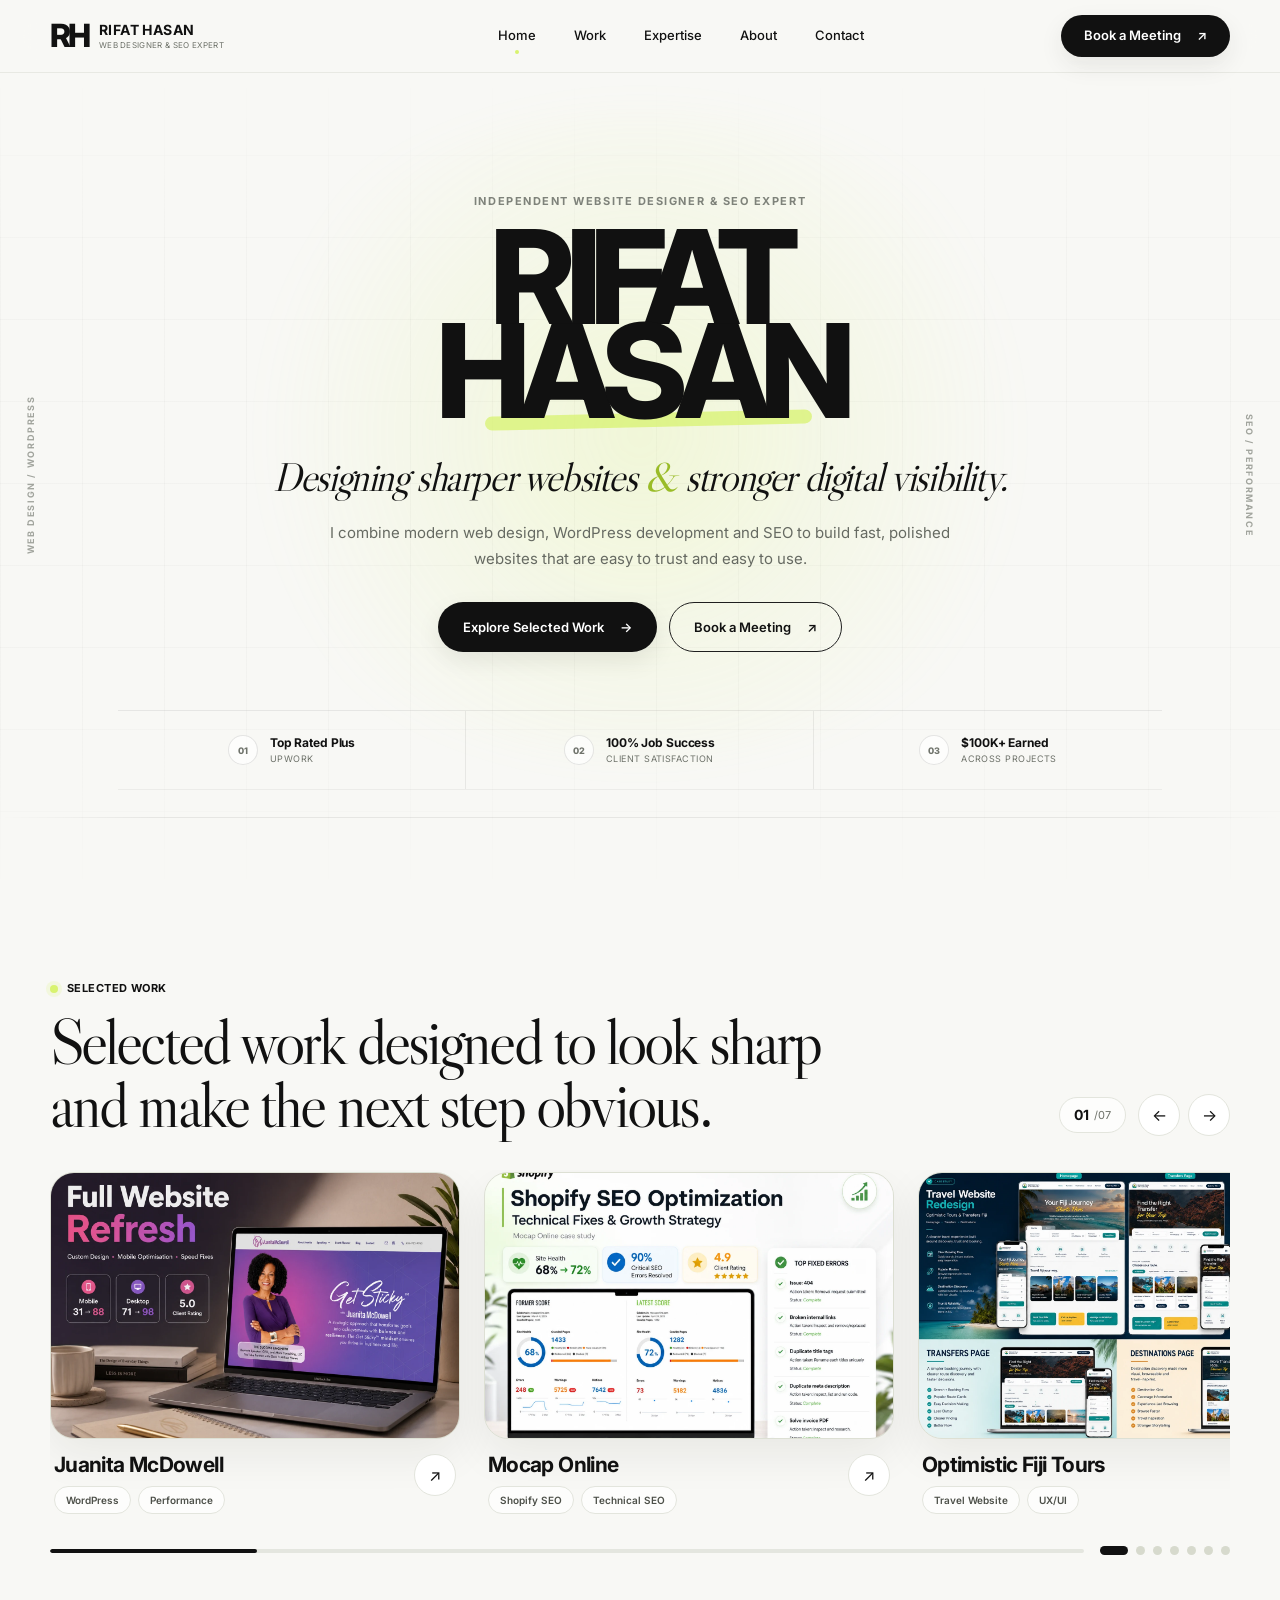
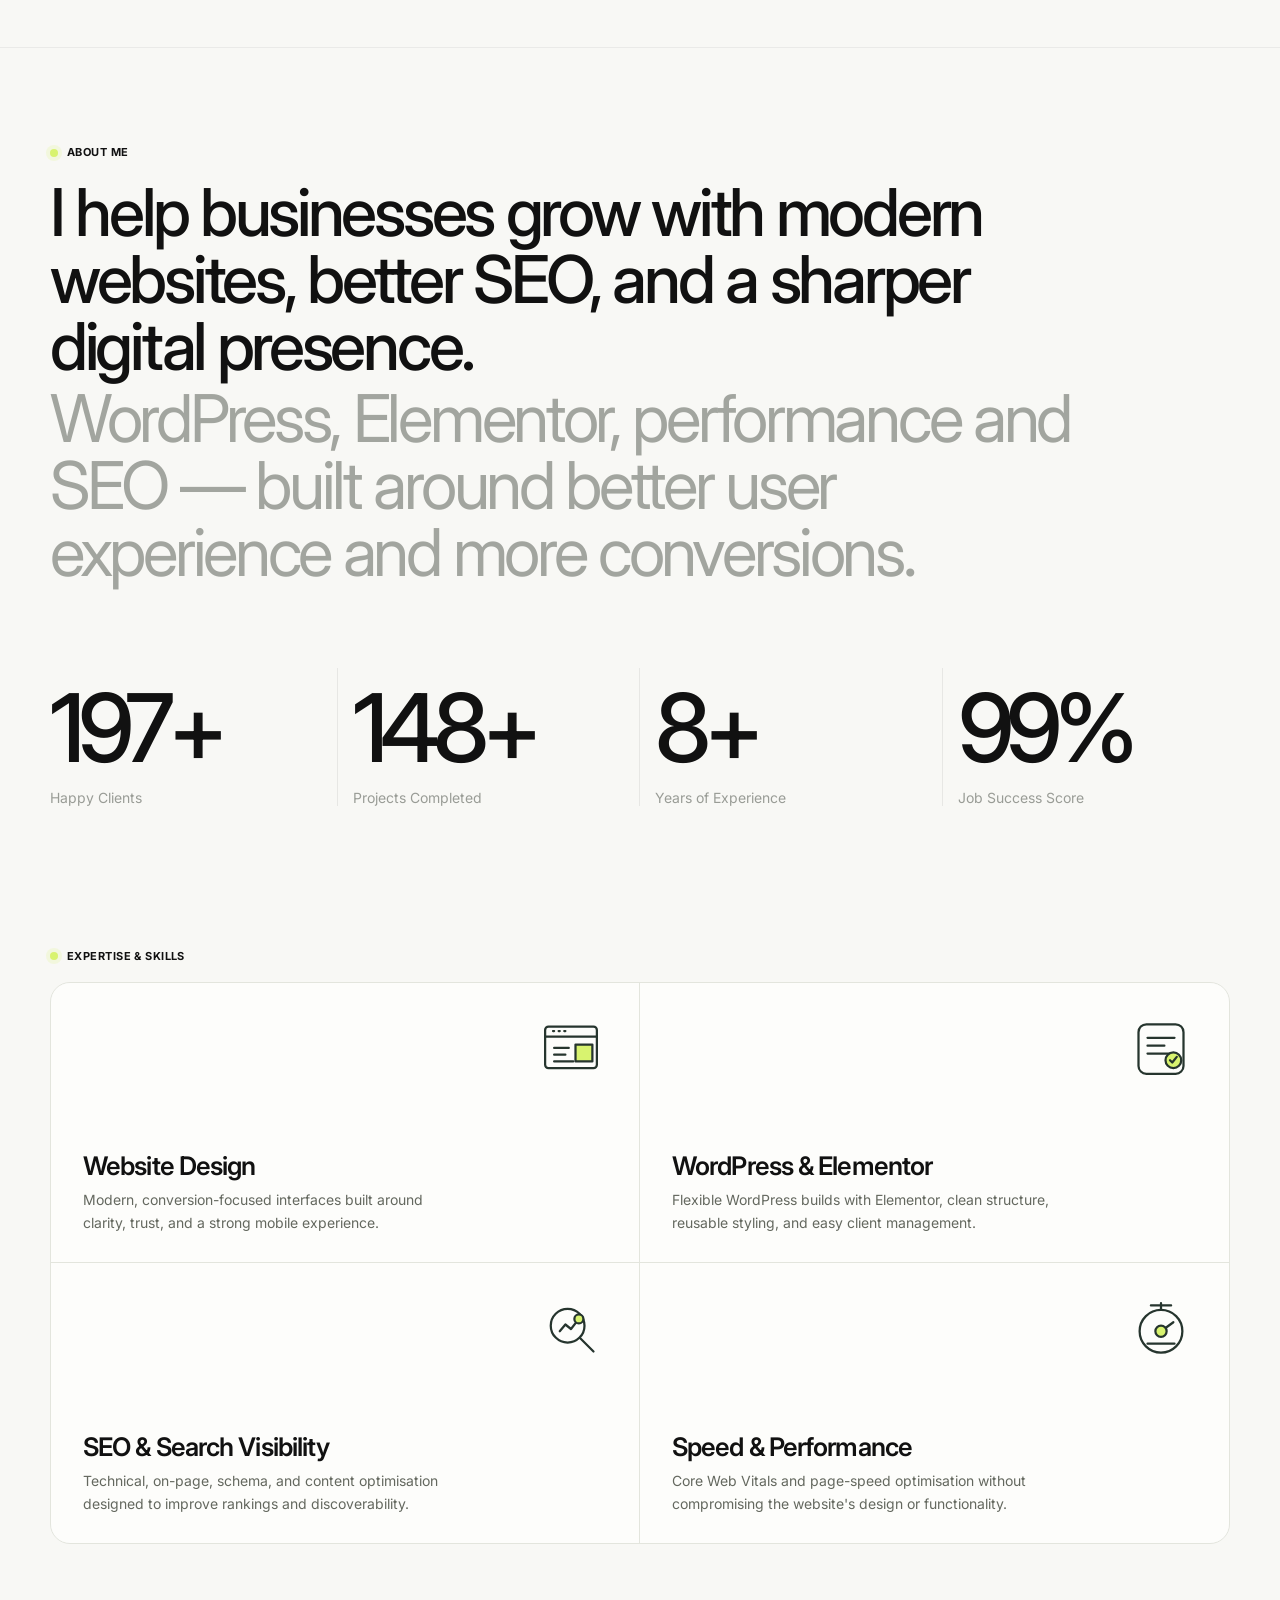
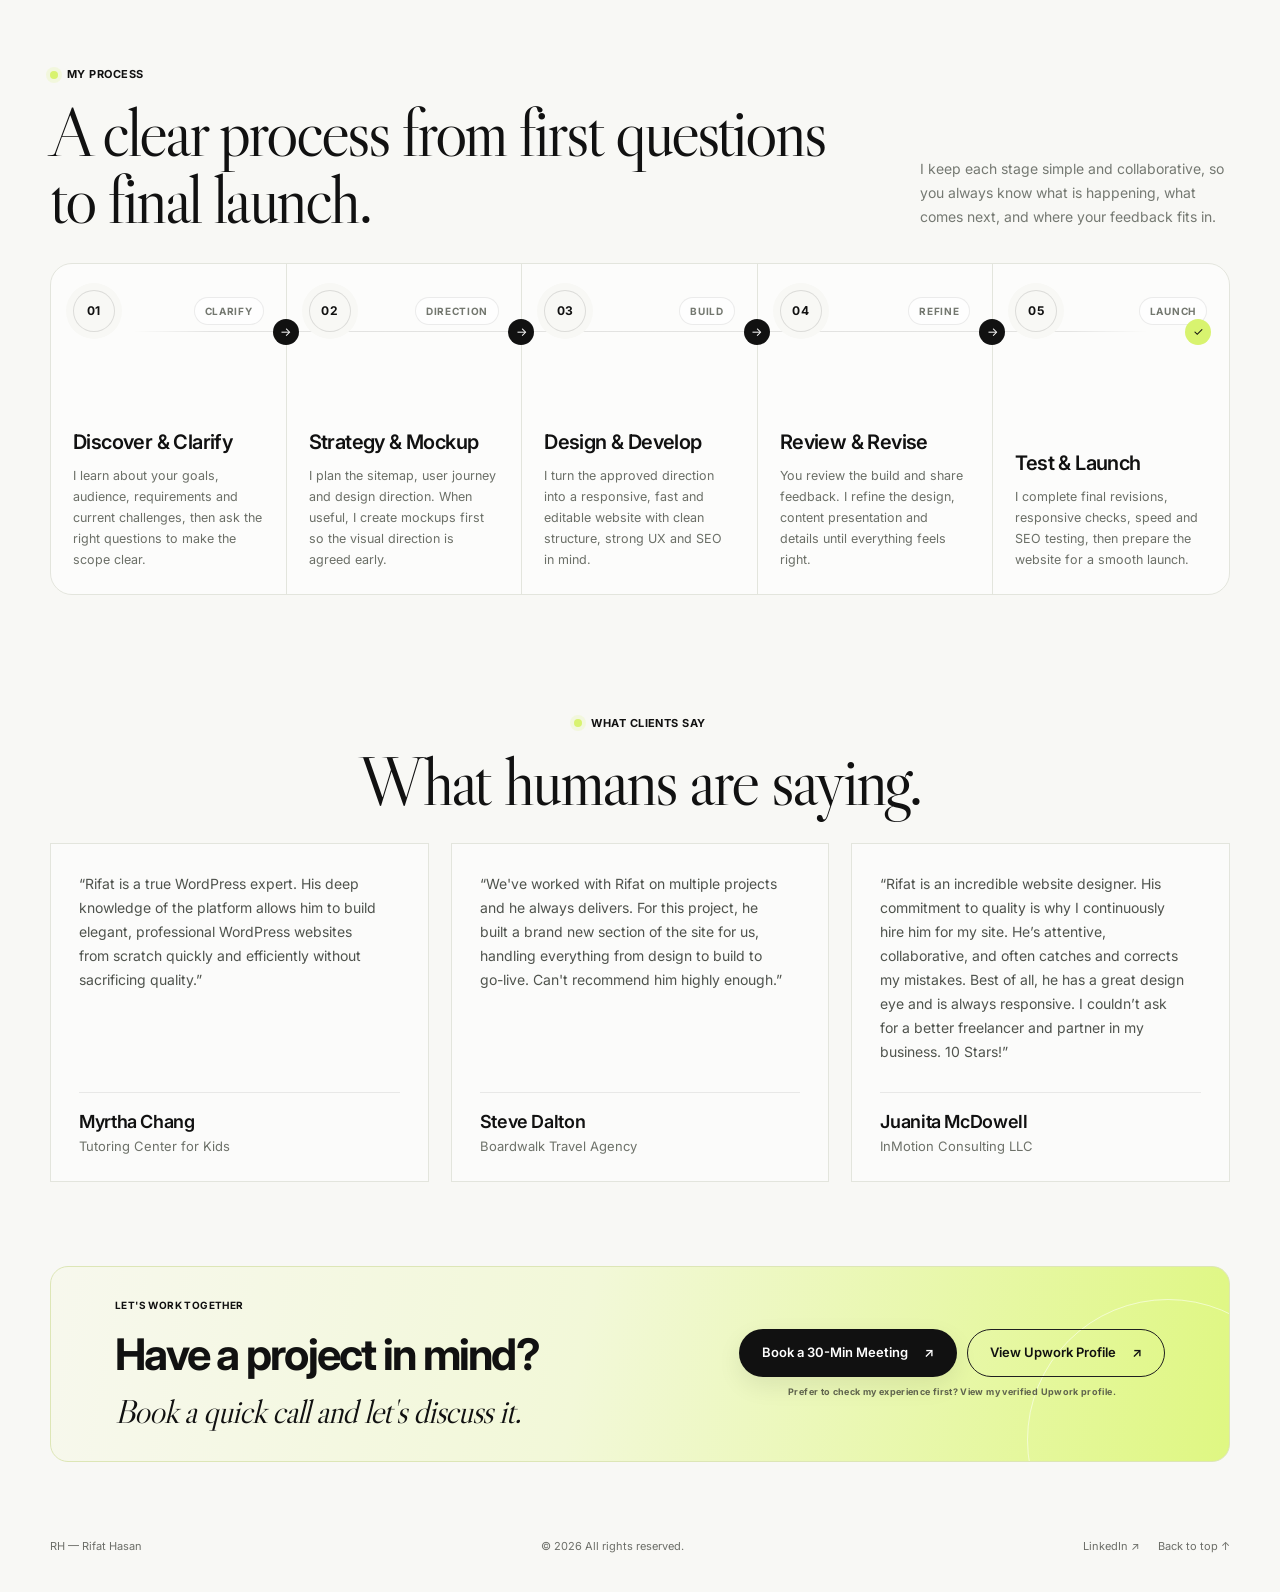
==== commit f2a8064a: "Add files via upload Back to top button fix" ====
--- a/index.html
+++ b/index.html
@@ -361,7 +361,7 @@
   </main>
 
   <footer class="site-footer">
-    <div class="container footer-inner"><span>RH — Rifat Hasan</span><span>© <span id="year"></span> All rights reserved.</span><div class="footer-links"><a href="https://www.linkedin.com/in/md-rifat-hasan-wp/" target="_blank" rel="noopener noreferrer" aria-label="Rifat Hasan on LinkedIn">LinkedIn ↗</a><a href="#top" class="back-to-top" data-back-to-top>Back to top ↑</a></div></div>
+    <div class="container footer-inner"><span>RH — Rifat Hasan</span><span>© <span id="year"></span> All rights reserved.</span><div class="footer-links"><a href="https://www.linkedin.com/in/md-rifat-hasan-wp/" target="_blank" rel="noopener noreferrer" aria-label="Rifat Hasan on LinkedIn">LinkedIn ↗</a><a href="#top" class="back-to-top" onclick="window.scrollTo({top:0,left:0,behavior:'smooth'}); return false;">Back to top ↑</a></div></div>
   </footer>
 
   
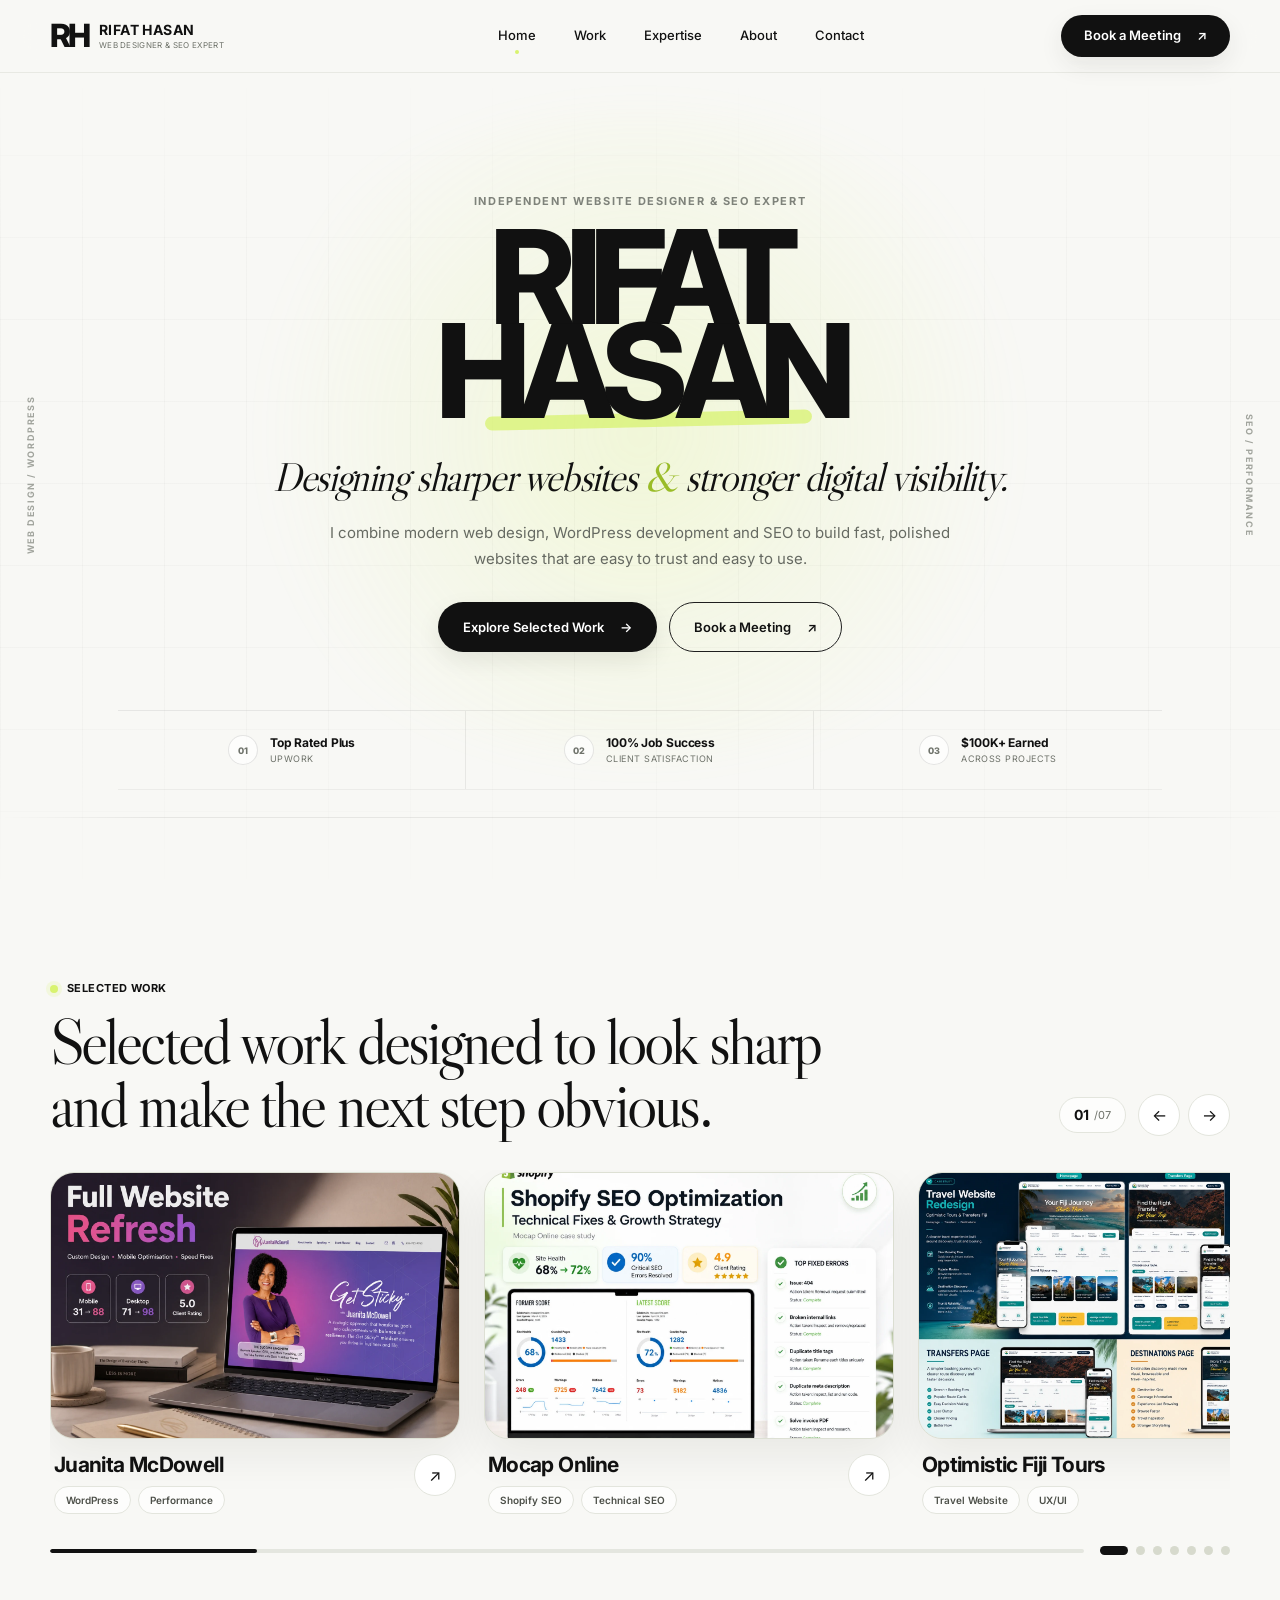
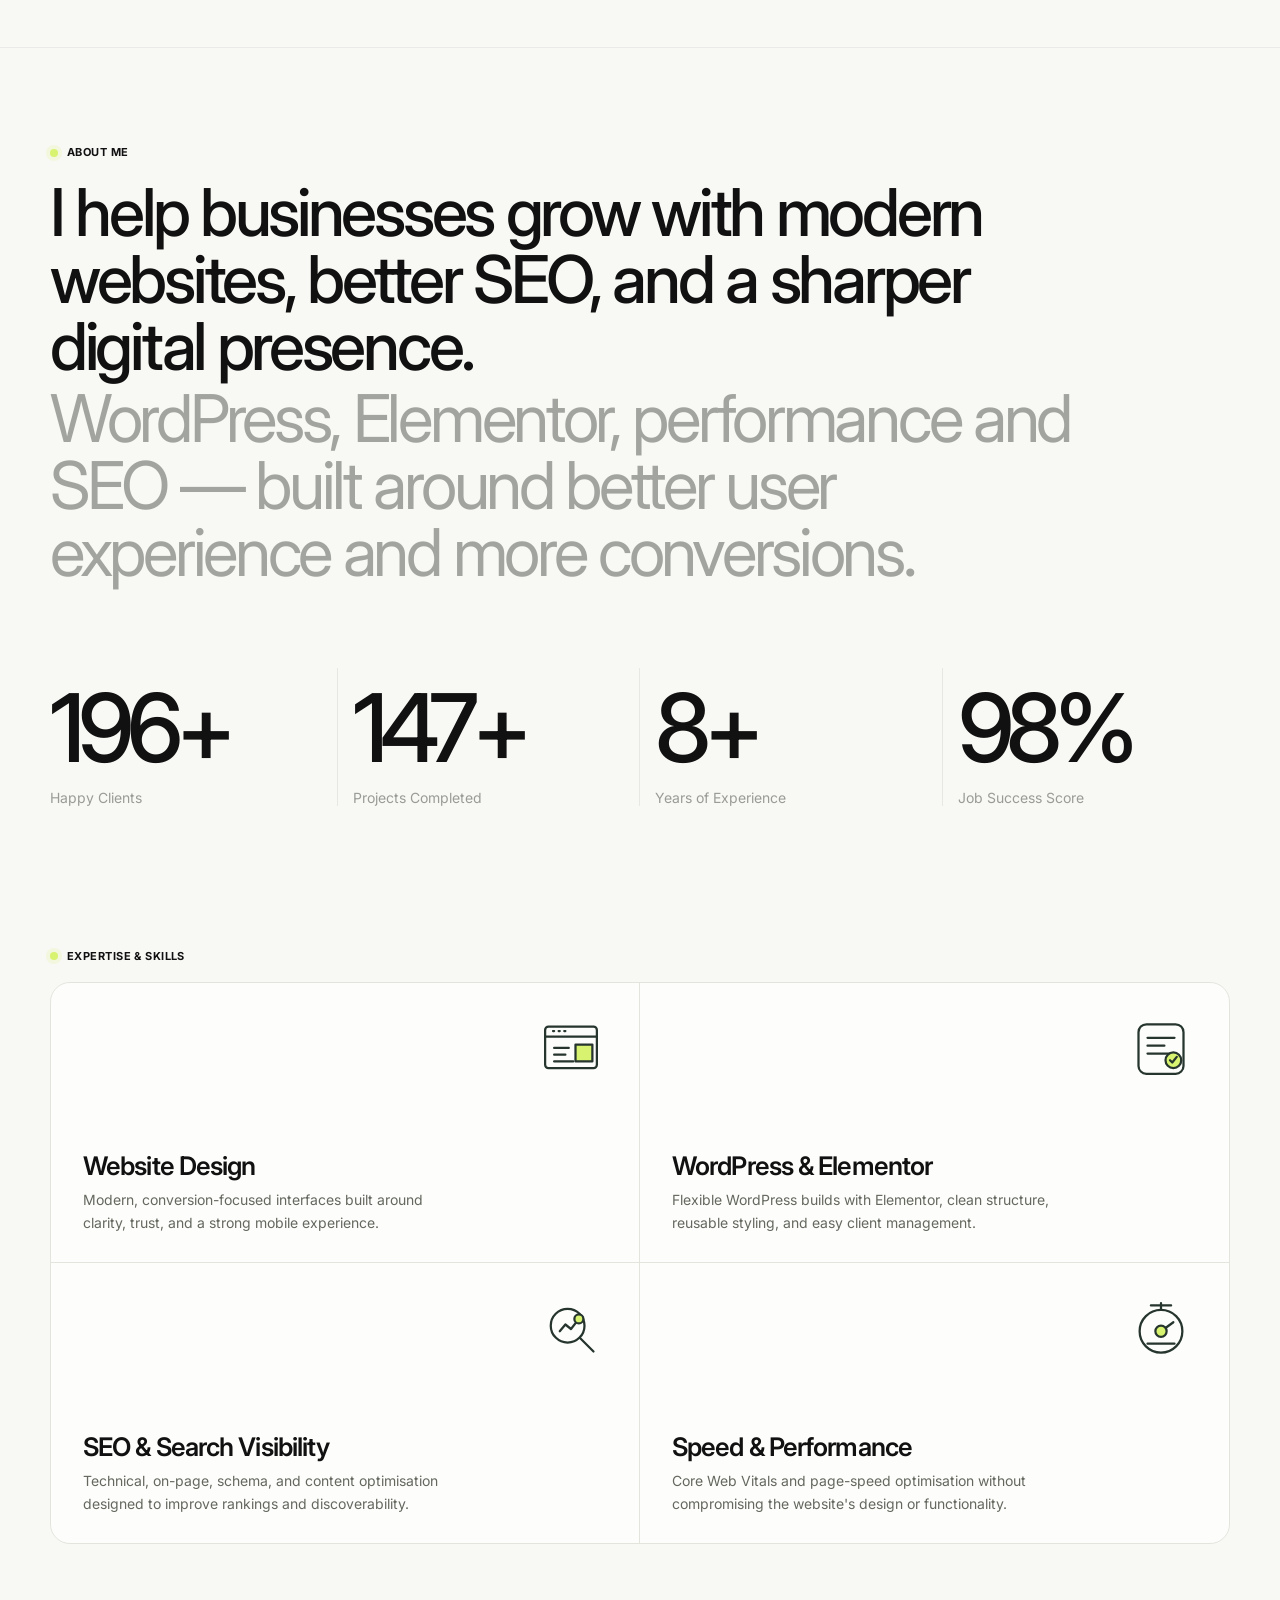
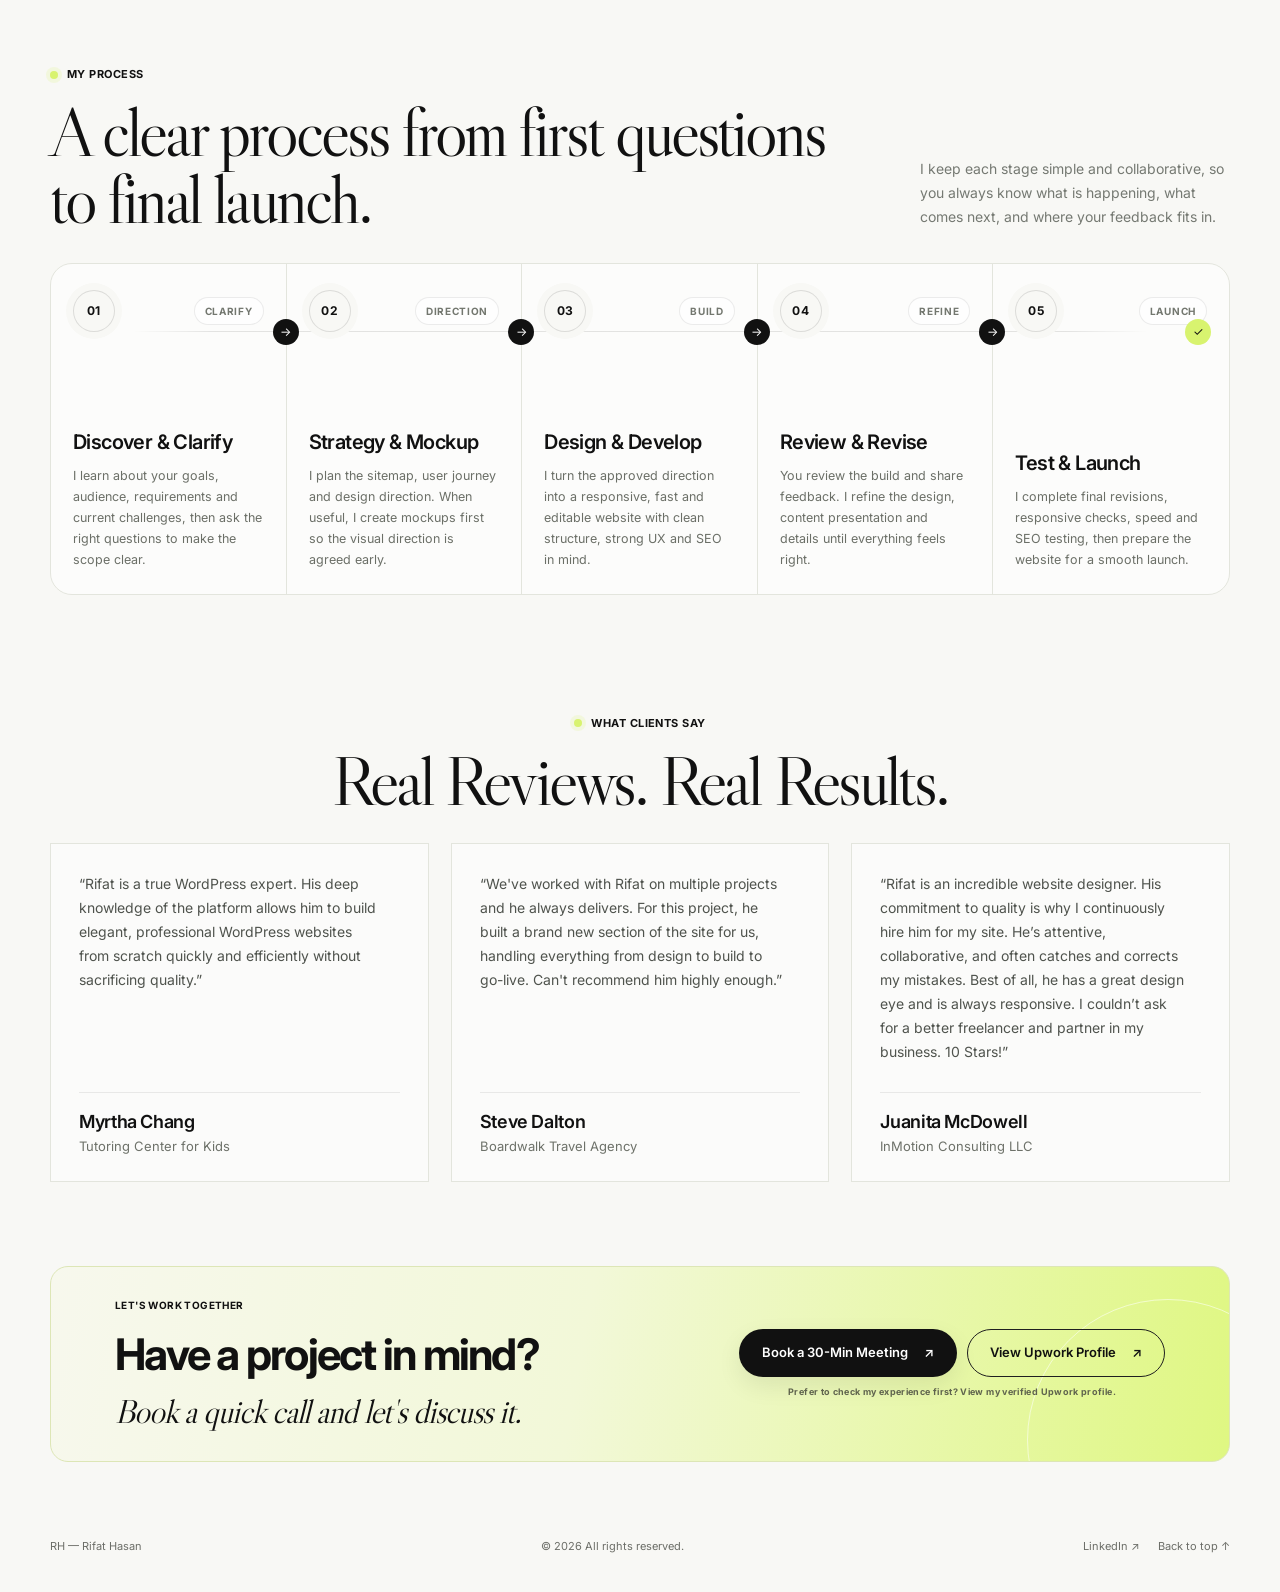
==== commit 63733915: "Update testimonial header text for clarity" ====
--- a/index.html
+++ b/index.html
@@ -319,7 +319,7 @@
       <div class="container">
         <div class="testimonial-header reveal">
           <div class="section-kicker section-kicker--center"><span class="status-dot"></span>WHAT CLIENTS SAY</div>
-          <h2>What humans are saying.</h2>
+          <h2>Real Reviews. Real Results.</h2>
         </div>
         <div class="testimonial-grid testimonial-grid--modern">
           <article class="quote-card quote-card--modern reveal">
